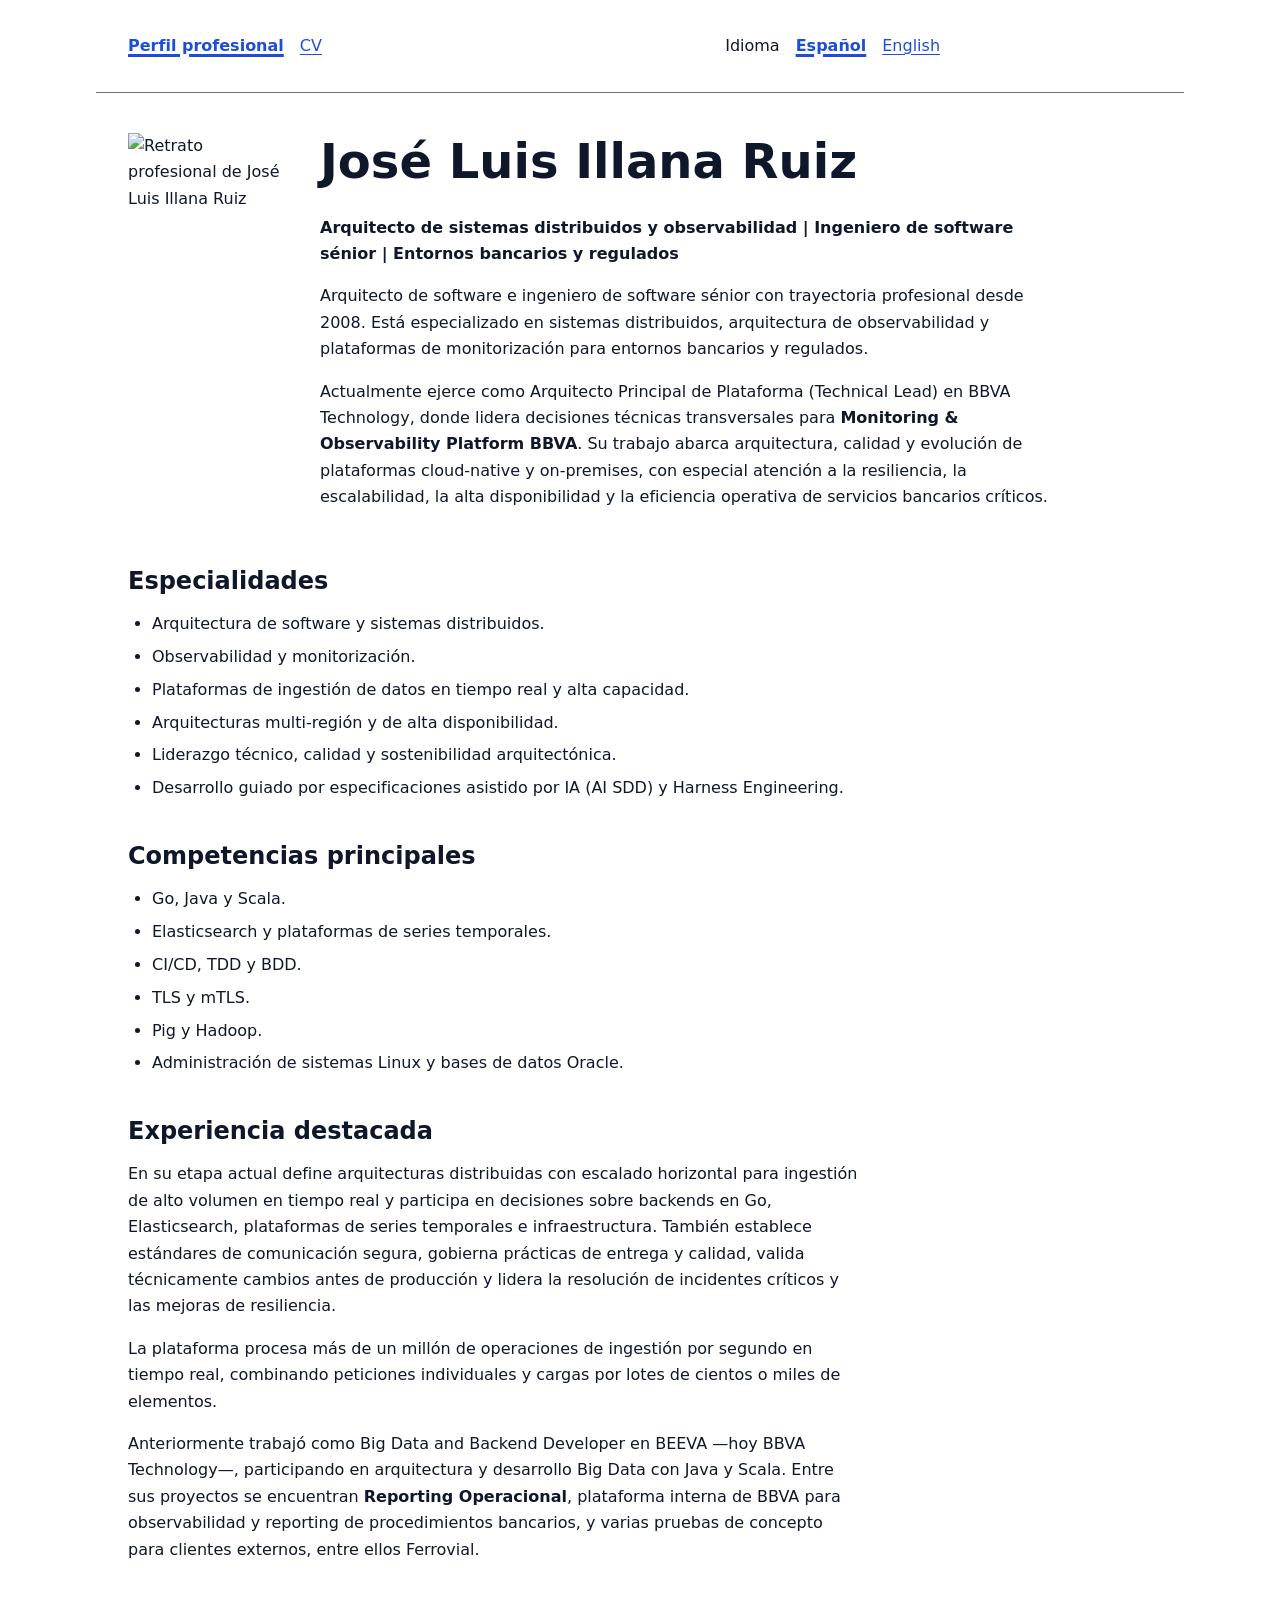
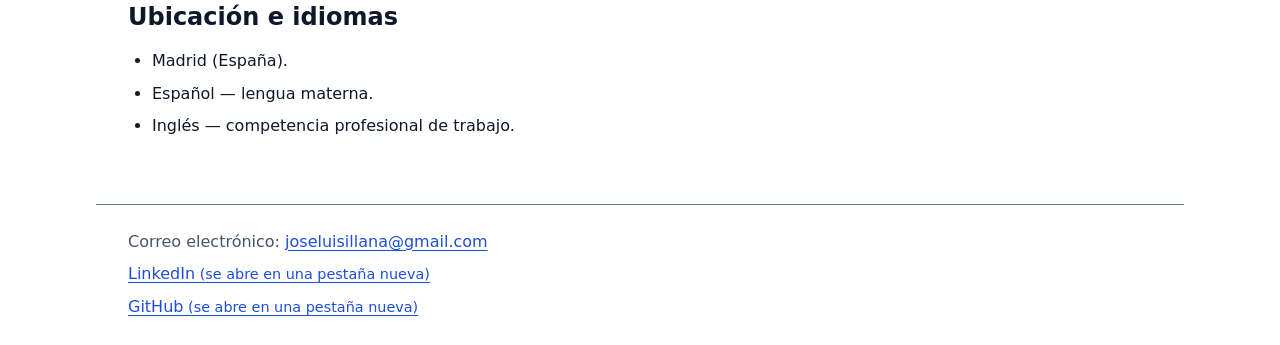
==== public/jose-luis-illana-portfolio/es/index.html @ f8ae4405 "feat: stage approved static portal export" ====
<!DOCTYPE html><html lang="es" data-base="/jose-luis-illana-portfolio"><head><meta charset="utf-8"><meta name="viewport" content="width=device-width, initial-scale=1"><title>José Luis Illana Ruiz — Perfil profesional</title><meta name="description" content="Arquitecto de software e ingeniero de software sénior con trayectoria profesional desde 2008. Está especializado en sistemas distribuidos, arquitectura de observabilidad y plataformas de monitorización para entornos bancarios y regulados."><link rel="canonical" href="https://joseluisillana.github.io/jose-luis-illana-portfolio/es/"><link rel="alternate" hreflang="es" href="https://joseluisillana.github.io/jose-luis-illana-portfolio/es/"><link rel="alternate" hreflang="en" href="https://joseluisillana.github.io/jose-luis-illana-portfolio/en/"><meta property="og:type" content="website"><meta property="og:title" content="José Luis Illana Ruiz — Perfil profesional"><meta property="og:description" content="Arquitecto de software e ingeniero de software sénior con trayectoria profesional desde 2008. Está especializado en sistemas distribuidos, arquitectura de observabilidad y plataformas de monitorización para entornos bancarios y regulados."><meta property="og:url" content="https://joseluisillana.github.io/jose-luis-illana-portfolio/es/"><meta property="og:locale" content="es_ES"><meta property="og:image" content="https://joseluisillana.github.io/jose-luis-illana-portfolio/assets/jose-luis-illana-portrait.jpg"><meta property="og:image:alt" content="Retrato profesional de José Luis Illana Ruiz"><meta property="og:image:width" content="399"><meta property="og:image:height" content="400"><meta name="twitter:card" content="summary"><meta name="twitter:title" content="José Luis Illana Ruiz — Perfil profesional"><meta name="twitter:description" content="Arquitecto de software e ingeniero de software sénior con trayectoria profesional desde 2008. Está especializado en sistemas distribuidos, arquitectura de observabilidad y plataformas de monitorización para entornos bancarios y regulados."><meta name="twitter:image" content="https://joseluisillana.github.io/jose-luis-illana-portfolio/assets/jose-luis-illana-portrait.jpg"><meta name="twitter:image:alt" content="Retrato profesional de José Luis Illana Ruiz"><script>
      document.documentElement.classList.add('js');
      try {
        const value = localStorage.getItem('jose-luis-illana-portfolio:appearance:v1');
        if (value === 'light' || value === 'dark') document.documentElement.dataset.appearance = value;
      } catch { /* CSS system default remains usable. */ }
    </script><style>:root{color-scheme:light;--bg:#fff;--surface:#f8fafc;--text:#0f172a;--secondary:#475569;--accent:#1d4ed8;--border:#64748b;--focus:#1d4ed8}@media (prefers-color-scheme:dark){:root:not([data-appearance=light]){color-scheme:dark;--bg:#0f172a;--surface:#1e293b;--text:#f8fafc;--secondary:#cbd5e1;--accent:#93c5fd;--border:#94a3b8;--focus:#fbbf24}}:root[data-appearance=dark]{color-scheme:dark;--bg:#0f172a;--surface:#1e293b;--text:#f8fafc;--secondary:#cbd5e1;--accent:#93c5fd;--border:#94a3b8;--focus:#fbbf24}*{box-sizing:border-box}[hidden]{display:none!important}.js .appearance[hidden]{visibility:hidden;display:flex!important}html{background:var(--bg);color:var(--text)}body{overflow-wrap:break-word;margin:0;font:1rem/1.65 system-ui,-apple-system,BlinkMacSystemFont,Segoe UI,sans-serif}.skip{background:var(--bg);z-index:1;padding:.75rem;position:absolute;top:0;left:1rem;transform:translateY(-150%)}.skip:focus{transform:none}.shell{width:100%;max-width:68rem;margin-inline:auto;padding-inline:clamp(1rem,3vw,2rem)}header{border-bottom:1px solid var(--border);flex-wrap:wrap;justify-content:space-between;align-items:center;gap:1rem 2rem;padding-block:1.5rem;display:flex}nav,.controls,.language{flex-wrap:wrap;align-items:center;gap:.5rem 1rem;display:flex}nav a,.language a{align-items:center;min-height:44px;display:inline-flex}a{color:var(--accent);text-underline-offset:.2em;overflow-wrap:anywhere;text-decoration:underline}a[aria-current]{font-weight:700;text-decoration-thickness:3px}:focus-visible,[data-topic]:focus{outline:3px solid var(--focus);outline-offset:3px}.appearance{align-items:center;gap:.5rem;display:flex}select{font:inherit;color:var(--text);background:var(--surface);border:1px solid var(--border);max-width:100%;min-height:44px;padding:.4rem .5rem}main{padding-block:2.5rem 3rem}.introduction,.reading,.download{max-width:72ch}.with-portrait{flex-direction:column;gap:1.5rem;max-width:none;display:flex}.with-portrait>div{min-width:0;max-width:72ch}.with-portrait img{align-self:flex-start;width:10rem;height:auto}h1,h2,h3,h4{line-height:1.2}h1{margin:0 0 1.5rem;font-size:clamp(2rem,5vw,3rem)}h2{margin:2.5rem 0 1rem;font-size:1.5rem}h3{margin:2rem 0 1rem;font-size:1.2rem}h4{margin:1.5rem 0 1rem;font-size:1.05rem}p,ul{margin-block:0 1rem}li+li{margin-top:.4rem}ul{padding-inline-start:1.5rem}.download{margin-block:1.5rem}.download a{border:1px solid var(--border);background:var(--surface);align-items:center;min-height:44px;padding:.5rem .8rem;display:inline-flex}footer{border-top:1px solid var(--border);color:var(--secondary);padding-block:1.5rem}footer ul{margin:0;padding:0;list-style:none}.external-notice{font-size:.9em}@media (width>=48rem){.with-portrait{flex-direction:row;align-items:flex-start;gap:2rem}}@media print{header,.download{display:none}:root{--bg:#fff;--text:#000;--accent:#000}.shell{max-width:none}}
</style></head><body><a class="skip" href="#main">Saltar al contenido</a><header class="shell"><nav aria-label="Perfil profesional / CV"><a href="/jose-luis-illana-portfolio/es/" aria-current="page">Perfil profesional</a><a href="/jose-luis-illana-portfolio/es/cv/">CV</a></nav><div class="controls"><div role="group" aria-labelledby="language-label" class="language"><span id="language-label">Idioma</span><a href="/jose-luis-illana-portfolio/es/" lang="es" hreflang="es" data-language="es" aria-current="true">Español</a><a href="/jose-luis-illana-portfolio/en/" lang="en" hreflang="en" data-language="en">English</a></div><label class="appearance" hidden>Apariencia<select id="appearance"><option value="system">Sistema</option><option value="light">Claro</option><option value="dark">Oscuro</option></select></label></div></header><main id="main" class="shell" tabindex="-1"><div class="introduction with-portrait"><img src="/jose-luis-illana-portfolio/assets/jose-luis-illana-portrait.jpg" width="399" height="400" alt="Retrato profesional de José Luis Illana Ruiz" fetchpriority="high"><div><h1 id="profile-introduction" tabindex="-1" data-topic="">José Luis Illana Ruiz</h1>
<p><strong>Arquitecto de sistemas distribuidos y observabilidad | Ingeniero de software sénior | Entornos bancarios y regulados</strong></p>
<p>Arquitecto de software e ingeniero de software sénior con trayectoria profesional desde 2008. Está especializado en sistemas distribuidos, arquitectura de observabilidad y plataformas de monitorización para entornos bancarios y regulados.</p>
<p>Actualmente ejerce como Arquitecto Principal de Plataforma (Technical Lead) en BBVA Technology, donde lidera decisiones técnicas transversales para <strong>Monitoring &#x26; Observability Platform BBVA</strong>. Su trabajo abarca arquitectura, calidad y evolución de plataformas cloud-native y on-premises, con especial atención a la resiliencia, la escalabilidad, la alta disponibilidad y la eficiencia operativa de servicios bancarios críticos.</p>
</div></div><div class="reading"><h2 id="profile-specialties" tabindex="-1" data-topic="">Especialidades</h2>
<ul>
<li>Arquitectura de software y sistemas distribuidos.</li>
<li>Observabilidad y monitorización.</li>
<li>Plataformas de ingestión de datos en tiempo real y alta capacidad.</li>
<li>Arquitecturas multi-región y de alta disponibilidad.</li>
<li>Liderazgo técnico, calidad y sostenibilidad arquitectónica.</li>
<li>Desarrollo guiado por especificaciones asistido por IA (AI SDD) y Harness Engineering.</li>
</ul>
<h2 id="profile-competencies" tabindex="-1" data-topic="">Competencias principales</h2>
<ul>
<li>Go, Java y Scala.</li>
<li>Elasticsearch y plataformas de series temporales.</li>
<li>CI/CD, TDD y BDD.</li>
<li>TLS y mTLS.</li>
<li>Pig y Hadoop.</li>
<li>Administración de sistemas Linux y bases de datos Oracle.</li>
</ul>
<h2 id="profile-experience" tabindex="-1" data-topic="">Experiencia destacada</h2>
<p>En su etapa actual define arquitecturas distribuidas con escalado horizontal para ingestión de alto volumen en tiempo real y participa en decisiones sobre backends en Go, Elasticsearch, plataformas de series temporales e infraestructura. También establece estándares de comunicación segura, gobierna prácticas de entrega y calidad, valida técnicamente cambios antes de producción y lidera la resolución de incidentes críticos y las mejoras de resiliencia.</p>
<p>La plataforma procesa más de un millón de operaciones de ingestión por segundo en tiempo real, combinando peticiones individuales y cargas por lotes de cientos o miles de elementos.</p>
<p>Anteriormente trabajó como Big Data and Backend Developer en BEEVA —hoy BBVA Technology—, participando en arquitectura y desarrollo Big Data con Java y Scala. Entre sus proyectos se encuentran <strong>Reporting Operacional</strong>, plataforma interna de BBVA para observabilidad y reporting de procedimientos bancarios, y varias pruebas de concepto para clientes externos, entre ellos Ferrovial.</p>
<h2 id="profile-location-languages" tabindex="-1" data-topic="">Ubicación e idiomas</h2>
<ul>
<li>Madrid (España).</li>
<li>Español — lengua materna.</li>
<li>Inglés — competencia profesional de trabajo.</li>
</ul></div></main><footer class="shell"><ul><li>Correo electrónico: <a href="mailto:joseluisillana@gmail.com">joseluisillana@gmail.com</a></li><li><a href="https://www.linkedin.com/in/jose-luis-illana-ruiz-9446831b" target="_blank" rel="noopener">LinkedIn<span class="external-notice"> (se abre en una pestaña nueva)</span></a></li><li><a href="https://github.com/joseluisillana" target="_blank" rel="noopener">GitHub<span class="external-notice"> (se abre en una pestaña nueva)</span></a></li></ul></footer><script type="module" src="/jose-luis-illana-portfolio/_astro/Portal.astro_astro_type_script_index_0_lang.DXsIBRW6.js"></script></body></html>
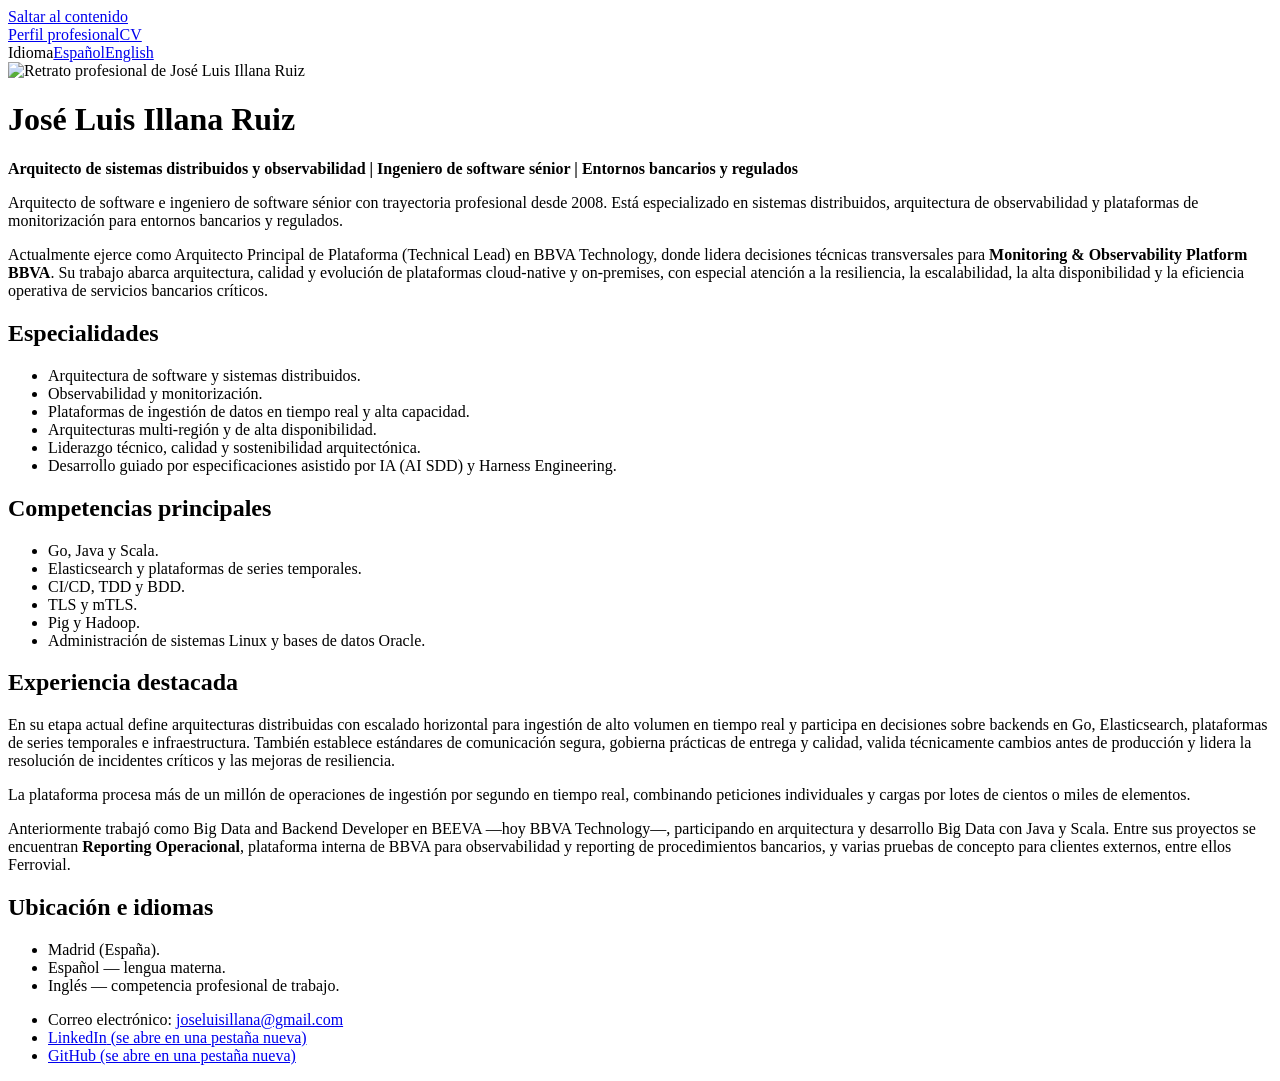
==== commit 9d74db33: "chore: publish v2.0.0" ====
--- a/public/jose-luis-illana-portfolio/es/index.html
+++ b/public/jose-luis-illana-portfolio/es/index.html
@@ -4,8 +4,7 @@
         const value = localStorage.getItem('jose-luis-illana-portfolio:appearance:v1');
         if (value === 'light' || value === 'dark') document.documentElement.dataset.appearance = value;
       } catch { /* CSS system default remains usable. */ }
-    </script><style>:root{color-scheme:light;--bg:#fff;--surface:#f8fafc;--text:#0f172a;--secondary:#475569;--accent:#1d4ed8;--border:#64748b;--focus:#1d4ed8}@media (prefers-color-scheme:dark){:root:not([data-appearance=light]){color-scheme:dark;--bg:#0f172a;--surface:#1e293b;--text:#f8fafc;--secondary:#cbd5e1;--accent:#93c5fd;--border:#94a3b8;--focus:#fbbf24}}:root[data-appearance=dark]{color-scheme:dark;--bg:#0f172a;--surface:#1e293b;--text:#f8fafc;--secondary:#cbd5e1;--accent:#93c5fd;--border:#94a3b8;--focus:#fbbf24}*{box-sizing:border-box}[hidden]{display:none!important}.js .appearance[hidden]{visibility:hidden;display:flex!important}html{background:var(--bg);color:var(--text)}body{overflow-wrap:break-word;margin:0;font:1rem/1.65 system-ui,-apple-system,BlinkMacSystemFont,Segoe UI,sans-serif}.skip{background:var(--bg);z-index:1;padding:.75rem;position:absolute;top:0;left:1rem;transform:translateY(-150%)}.skip:focus{transform:none}.shell{width:100%;max-width:68rem;margin-inline:auto;padding-inline:clamp(1rem,3vw,2rem)}header{border-bottom:1px solid var(--border);flex-wrap:wrap;justify-content:space-between;align-items:center;gap:1rem 2rem;padding-block:1.5rem;display:flex}nav,.controls,.language{flex-wrap:wrap;align-items:center;gap:.5rem 1rem;display:flex}nav a,.language a{align-items:center;min-height:44px;display:inline-flex}a{color:var(--accent);text-underline-offset:.2em;overflow-wrap:anywhere;text-decoration:underline}a[aria-current]{font-weight:700;text-decoration-thickness:3px}:focus-visible,[data-topic]:focus{outline:3px solid var(--focus);outline-offset:3px}.appearance{align-items:center;gap:.5rem;display:flex}select{font:inherit;color:var(--text);background:var(--surface);border:1px solid var(--border);max-width:100%;min-height:44px;padding:.4rem .5rem}main{padding-block:2.5rem 3rem}.introduction,.reading,.download{max-width:72ch}.with-portrait{flex-direction:column;gap:1.5rem;max-width:none;display:flex}.with-portrait>div{min-width:0;max-width:72ch}.with-portrait img{align-self:flex-start;width:10rem;height:auto}h1,h2,h3,h4{line-height:1.2}h1{margin:0 0 1.5rem;font-size:clamp(2rem,5vw,3rem)}h2{margin:2.5rem 0 1rem;font-size:1.5rem}h3{margin:2rem 0 1rem;font-size:1.2rem}h4{margin:1.5rem 0 1rem;font-size:1.05rem}p,ul{margin-block:0 1rem}li+li{margin-top:.4rem}ul{padding-inline-start:1.5rem}.download{margin-block:1.5rem}.download a{border:1px solid var(--border);background:var(--surface);align-items:center;min-height:44px;padding:.5rem .8rem;display:inline-flex}footer{border-top:1px solid var(--border);color:var(--secondary);padding-block:1.5rem}footer ul{margin:0;padding:0;list-style:none}.external-notice{font-size:.9em}@media (width>=48rem){.with-portrait{flex-direction:row;align-items:flex-start;gap:2rem}}@media print{header,.download{display:none}:root{--bg:#fff;--text:#000;--accent:#000}.shell{max-width:none}}
-</style></head><body><a class="skip" href="#main">Saltar al contenido</a><header class="shell"><nav aria-label="Perfil profesional / CV"><a href="/jose-luis-illana-portfolio/es/" aria-current="page">Perfil profesional</a><a href="/jose-luis-illana-portfolio/es/cv/">CV</a></nav><div class="controls"><div role="group" aria-labelledby="language-label" class="language"><span id="language-label">Idioma</span><a href="/jose-luis-illana-portfolio/es/" lang="es" hreflang="es" data-language="es" aria-current="true">Español</a><a href="/jose-luis-illana-portfolio/en/" lang="en" hreflang="en" data-language="en">English</a></div><label class="appearance" hidden>Apariencia<select id="appearance"><option value="system">Sistema</option><option value="light">Claro</option><option value="dark">Oscuro</option></select></label></div></header><main id="main" class="shell" tabindex="-1"><div class="introduction with-portrait"><img src="/jose-luis-illana-portfolio/assets/jose-luis-illana-portrait.jpg" width="399" height="400" alt="Retrato profesional de José Luis Illana Ruiz" fetchpriority="high"><div><h1 id="profile-introduction" tabindex="-1" data-topic="">José Luis Illana Ruiz</h1>
+    </script><link rel="stylesheet" href="/jose-luis-illana-portfolio/_astro/Portal.B_XxnSMz.css"></head><body><a class="skip" href="#main">Saltar al contenido</a><header class="shell"><nav aria-label="Perfil profesional / CV"><a href="/jose-luis-illana-portfolio/es/" aria-current="page">Perfil profesional</a><a href="/jose-luis-illana-portfolio/es/cv/">CV</a></nav><div class="controls"><div role="group" aria-labelledby="language-label" class="language"><span id="language-label">Idioma</span><a href="/jose-luis-illana-portfolio/es/" lang="es" hreflang="es" data-language="es" aria-current="true">Español</a><a href="/jose-luis-illana-portfolio/en/" lang="en" hreflang="en" data-language="en">English</a></div><label class="appearance" hidden>Apariencia<select id="appearance"><option value="system">Sistema</option><option value="light">Claro</option><option value="dark">Oscuro</option></select></label></div></header><main id="main" class="shell" tabindex="-1"><div class="introduction with-portrait"><img src="/jose-luis-illana-portfolio/assets/jose-luis-illana-portrait.jpg" width="399" height="400" alt="Retrato profesional de José Luis Illana Ruiz" fetchpriority="high"><div><h1 id="profile-introduction" tabindex="-1" data-topic="">José Luis Illana Ruiz</h1>
 <p><strong>Arquitecto de sistemas distribuidos y observabilidad | Ingeniero de software sénior | Entornos bancarios y regulados</strong></p>
 <p>Arquitecto de software e ingeniero de software sénior con trayectoria profesional desde 2008. Está especializado en sistemas distribuidos, arquitectura de observabilidad y plataformas de monitorización para entornos bancarios y regulados.</p>
 <p>Actualmente ejerce como Arquitecto Principal de Plataforma (Technical Lead) en BBVA Technology, donde lidera decisiones técnicas transversales para <strong>Monitoring &#x26; Observability Platform BBVA</strong>. Su trabajo abarca arquitectura, calidad y evolución de plataformas cloud-native y on-premises, con especial atención a la resiliencia, la escalabilidad, la alta disponibilidad y la eficiencia operativa de servicios bancarios críticos.</p>
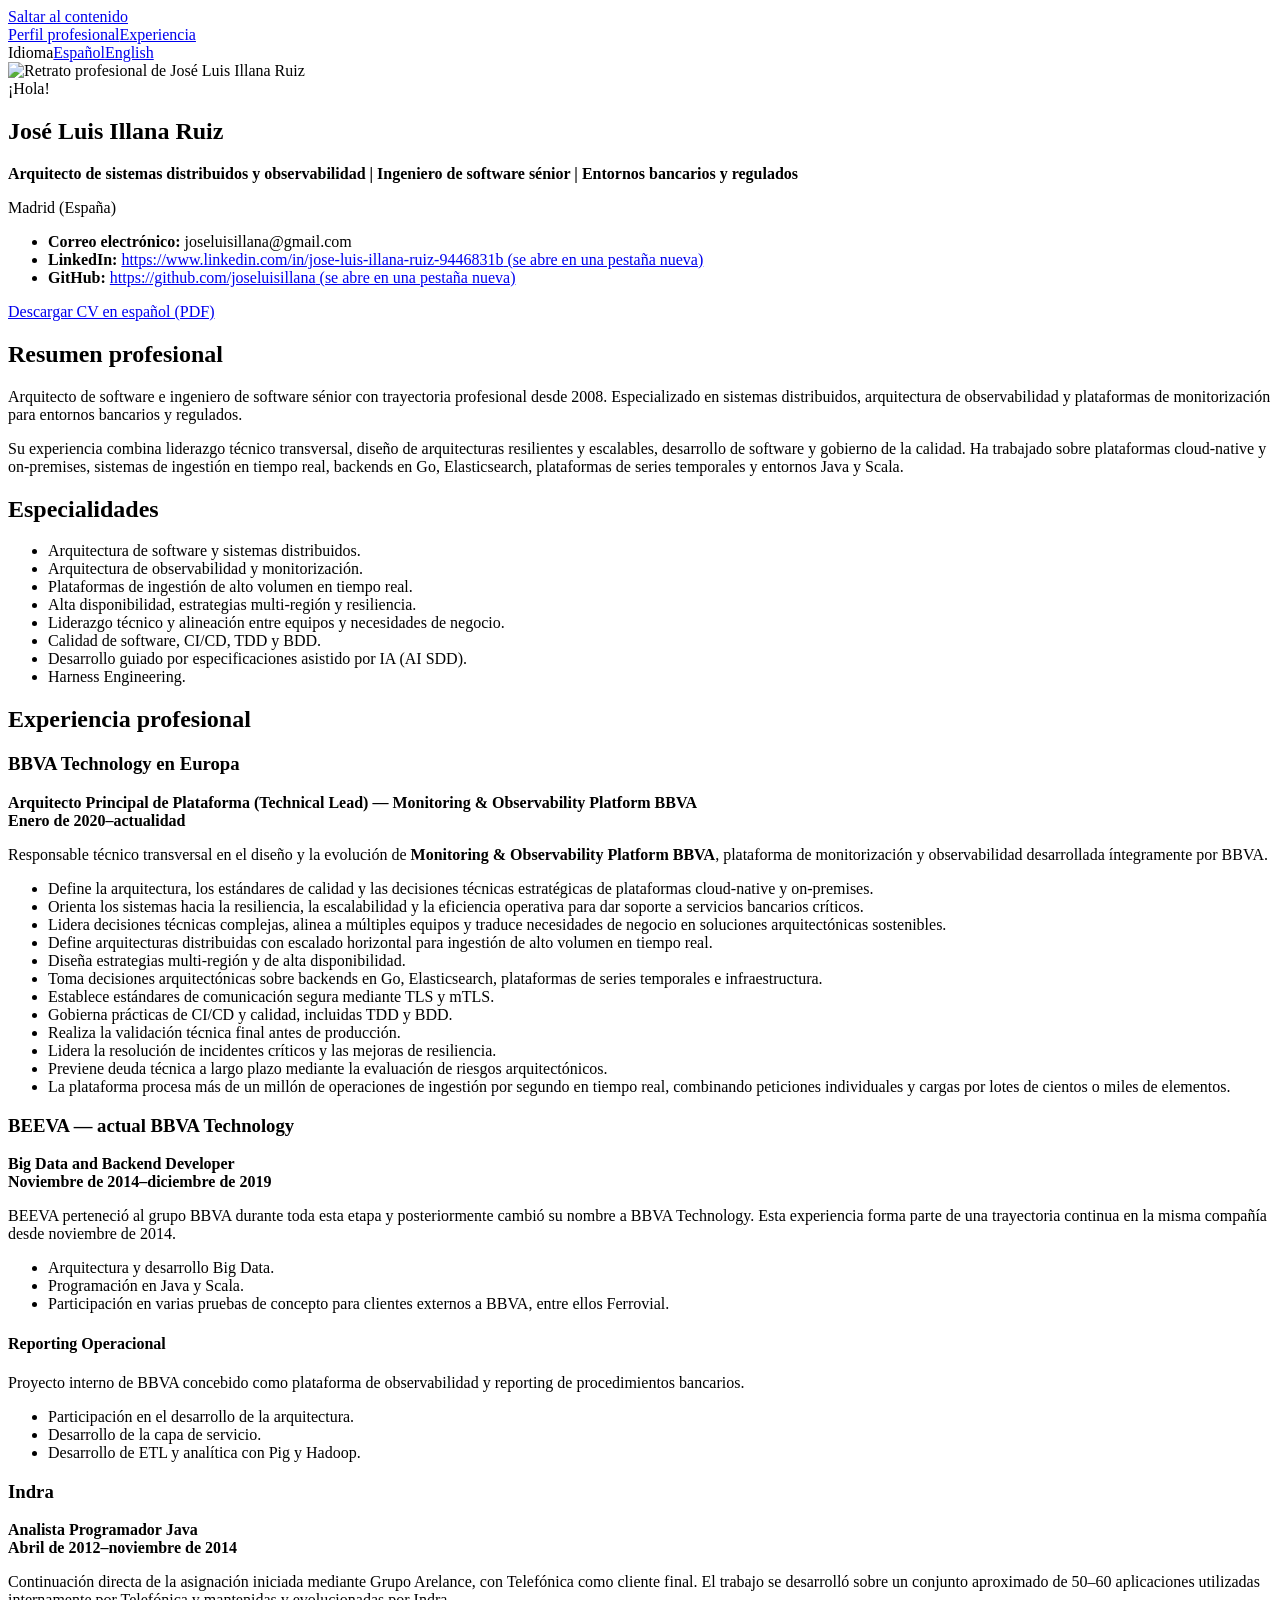
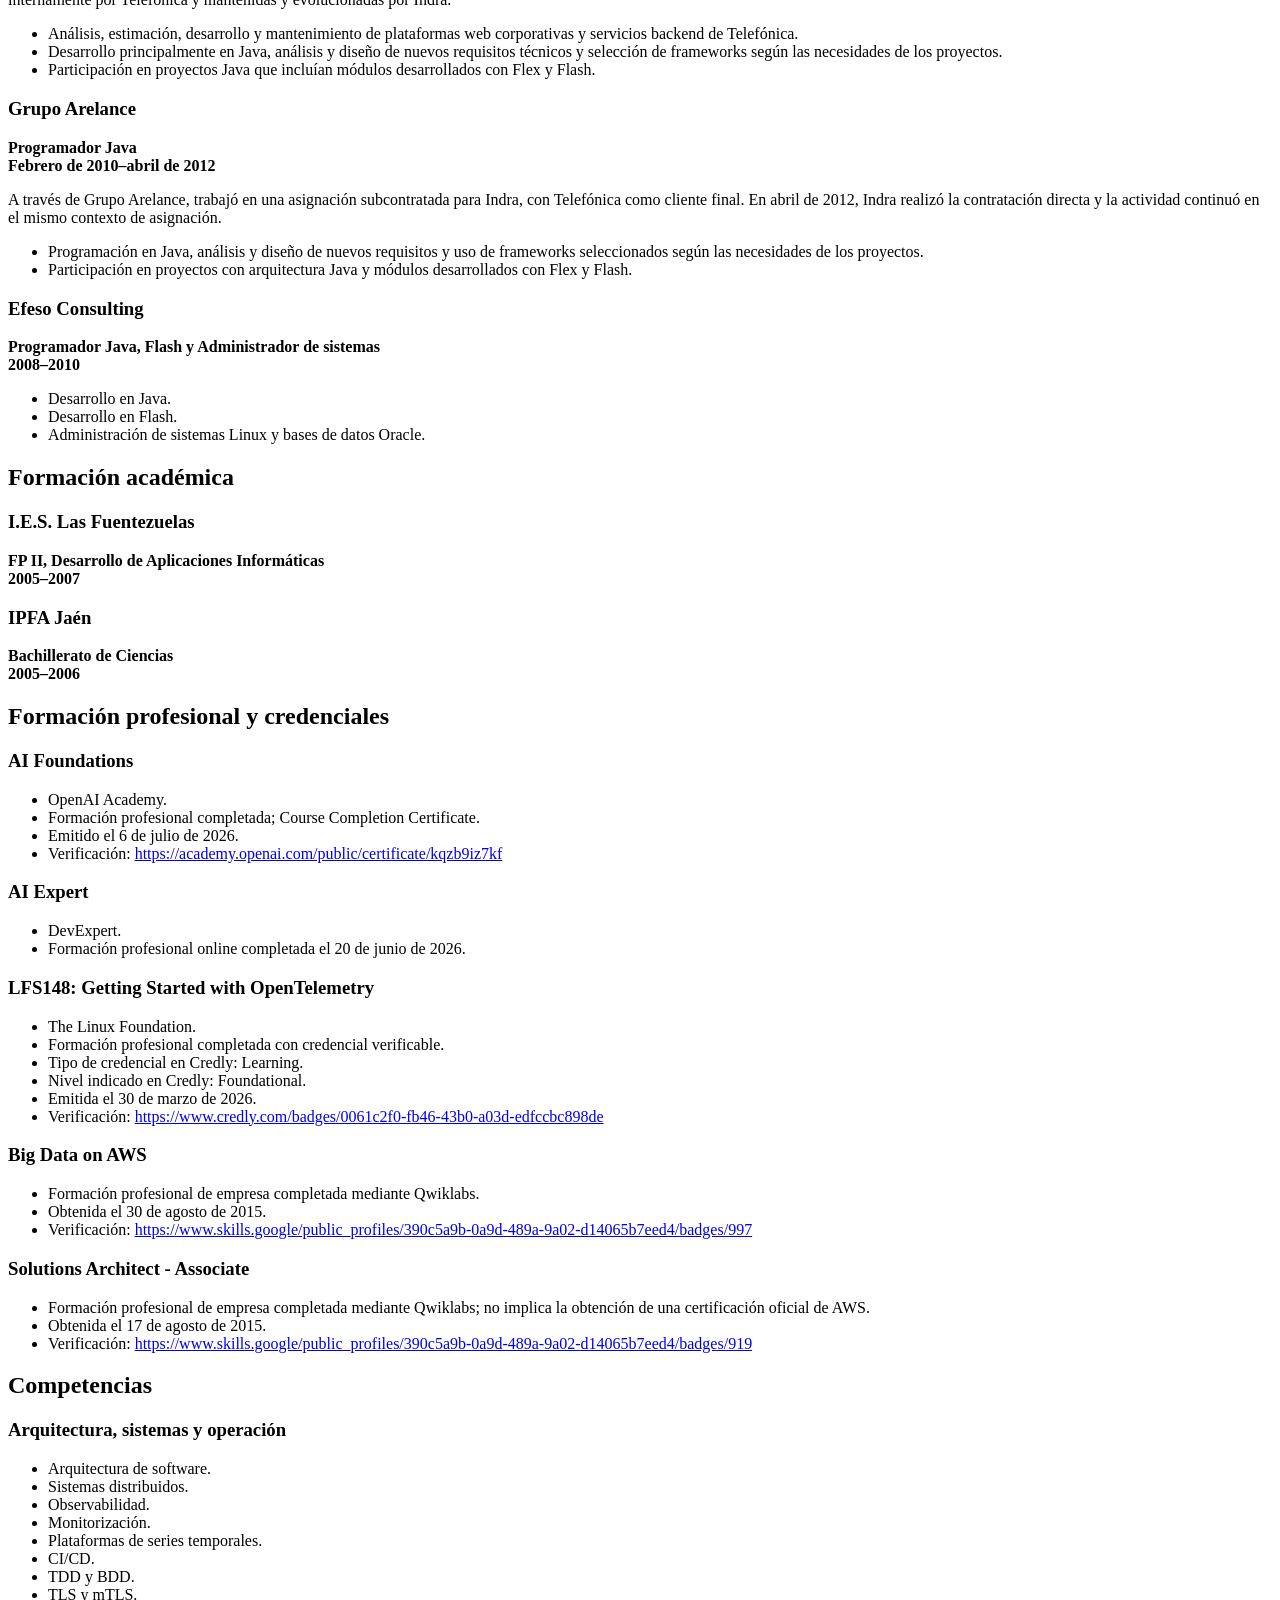
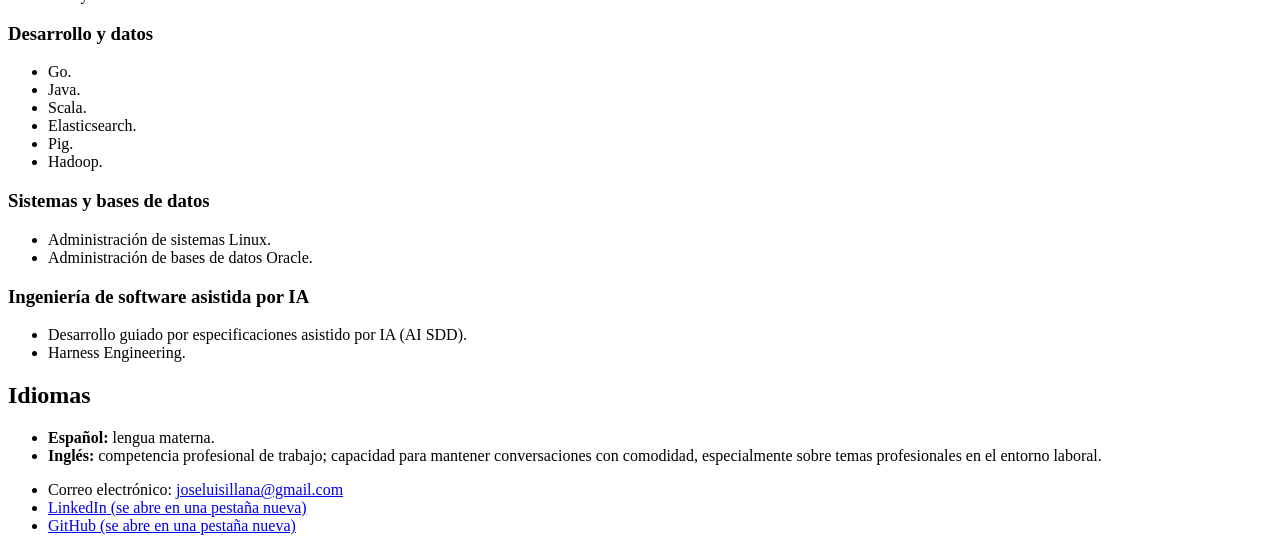
==== commit 05ea3e36: "release: stage portal v3.0.0" ====
--- a/public/jose-luis-illana-portfolio/es/index.html
+++ b/public/jose-luis-illana-portfolio/es/index.html
@@ -1,38 +1,165 @@
-<!DOCTYPE html><html lang="es" data-base="/jose-luis-illana-portfolio"><head><meta charset="utf-8"><meta name="viewport" content="width=device-width, initial-scale=1"><title>José Luis Illana Ruiz — Perfil profesional</title><meta name="description" content="Arquitecto de software e ingeniero de software sénior con trayectoria profesional desde 2008. Está especializado en sistemas distribuidos, arquitectura de observabilidad y plataformas de monitorización para entornos bancarios y regulados."><link rel="canonical" href="https://joseluisillana.github.io/jose-luis-illana-portfolio/es/"><link rel="alternate" hreflang="es" href="https://joseluisillana.github.io/jose-luis-illana-portfolio/es/"><link rel="alternate" hreflang="en" href="https://joseluisillana.github.io/jose-luis-illana-portfolio/en/"><meta property="og:type" content="website"><meta property="og:title" content="José Luis Illana Ruiz — Perfil profesional"><meta property="og:description" content="Arquitecto de software e ingeniero de software sénior con trayectoria profesional desde 2008. Está especializado en sistemas distribuidos, arquitectura de observabilidad y plataformas de monitorización para entornos bancarios y regulados."><meta property="og:url" content="https://joseluisillana.github.io/jose-luis-illana-portfolio/es/"><meta property="og:locale" content="es_ES"><meta property="og:image" content="https://joseluisillana.github.io/jose-luis-illana-portfolio/assets/jose-luis-illana-portrait.jpg"><meta property="og:image:alt" content="Retrato profesional de José Luis Illana Ruiz"><meta property="og:image:width" content="399"><meta property="og:image:height" content="400"><meta name="twitter:card" content="summary"><meta name="twitter:title" content="José Luis Illana Ruiz — Perfil profesional"><meta name="twitter:description" content="Arquitecto de software e ingeniero de software sénior con trayectoria profesional desde 2008. Está especializado en sistemas distribuidos, arquitectura de observabilidad y plataformas de monitorización para entornos bancarios y regulados."><meta name="twitter:image" content="https://joseluisillana.github.io/jose-luis-illana-portfolio/assets/jose-luis-illana-portrait.jpg"><meta name="twitter:image:alt" content="Retrato profesional de José Luis Illana Ruiz"><script>
+<!DOCTYPE html><html lang="es" data-base="/jose-luis-illana-portfolio"><head><meta charset="utf-8"><meta name="viewport" content="width=device-width, initial-scale=1"><title>José Luis Illana Ruiz — Perfil profesional</title><meta name="description" content="Arquitecto de software e ingeniero de software sénior con trayectoria profesional desde 2008. Especializado en sistemas distribuidos, arquitectura de observabilidad y plataformas de monitorización para entornos bancarios y regulados."><link rel="canonical" href="https://joseluisillana.github.io/jose-luis-illana-portfolio/es/"><link rel="alternate" hreflang="es" href="https://joseluisillana.github.io/jose-luis-illana-portfolio/es/"><link rel="alternate" hreflang="en" href="https://joseluisillana.github.io/jose-luis-illana-portfolio/en/"><meta property="og:type" content="website"><meta property="og:title" content="José Luis Illana Ruiz — Perfil profesional"><meta property="og:description" content="Arquitecto de software e ingeniero de software sénior con trayectoria profesional desde 2008. Especializado en sistemas distribuidos, arquitectura de observabilidad y plataformas de monitorización para entornos bancarios y regulados."><meta property="og:url" content="https://joseluisillana.github.io/jose-luis-illana-portfolio/es/"><meta property="og:locale" content="es_ES"><meta property="og:image" content="https://joseluisillana.github.io/jose-luis-illana-portfolio/assets/jose-luis-illana-portrait.jpg"><meta property="og:image:alt" content="Retrato profesional de José Luis Illana Ruiz"><meta property="og:image:width" content="399"><meta property="og:image:height" content="400"><meta name="twitter:card" content="summary"><meta name="twitter:title" content="José Luis Illana Ruiz — Perfil profesional"><meta name="twitter:description" content="Arquitecto de software e ingeniero de software sénior con trayectoria profesional desde 2008. Especializado en sistemas distribuidos, arquitectura de observabilidad y plataformas de monitorización para entornos bancarios y regulados."><meta name="twitter:image" content="https://joseluisillana.github.io/jose-luis-illana-portfolio/assets/jose-luis-illana-portrait.jpg"><meta name="twitter:image:alt" content="Retrato profesional de José Luis Illana Ruiz"><script>
       document.documentElement.classList.add('js');
       try {
         const value = localStorage.getItem('jose-luis-illana-portfolio:appearance:v1');
         if (value === 'light' || value === 'dark') document.documentElement.dataset.appearance = value;
       } catch { /* CSS system default remains usable. */ }
-    </script><link rel="stylesheet" href="/jose-luis-illana-portfolio/_astro/Portal.B_XxnSMz.css"></head><body><a class="skip" href="#main">Saltar al contenido</a><header class="shell"><nav aria-label="Perfil profesional / CV"><a href="/jose-luis-illana-portfolio/es/" aria-current="page">Perfil profesional</a><a href="/jose-luis-illana-portfolio/es/cv/">CV</a></nav><div class="controls"><div role="group" aria-labelledby="language-label" class="language"><span id="language-label">Idioma</span><a href="/jose-luis-illana-portfolio/es/" lang="es" hreflang="es" data-language="es" aria-current="true">Español</a><a href="/jose-luis-illana-portfolio/en/" lang="en" hreflang="en" data-language="en">English</a></div><label class="appearance" hidden>Apariencia<select id="appearance"><option value="system">Sistema</option><option value="light">Claro</option><option value="dark">Oscuro</option></select></label></div></header><main id="main" class="shell" tabindex="-1"><div class="introduction with-portrait"><img src="/jose-luis-illana-portfolio/assets/jose-luis-illana-portrait.jpg" width="399" height="400" alt="Retrato profesional de José Luis Illana Ruiz" fetchpriority="high"><div><h1 id="profile-introduction" tabindex="-1" data-topic="">José Luis Illana Ruiz</h1>
+    </script><link rel="stylesheet" href="/jose-luis-illana-portfolio/_astro/index.BOrDrVcD.css"></head><body><a class="skip" href="#main">Saltar al contenido</a><header class="shell"><nav aria-label="Navegación principal"><a href="#hero">Perfil profesional</a><a href="#cv-experience">Experiencia</a></nav><div class="controls"><div role="group" aria-labelledby="language-label" class="language"><span id="language-label">Idioma</span><a href="/jose-luis-illana-portfolio/es/" lang="es" hreflang="es" data-language="es" aria-current="true">Español</a><a href="/jose-luis-illana-portfolio/en/" lang="en" hreflang="en" data-language="en">English</a></div><label class="appearance" hidden>Apariencia<select id="appearance"><option value="system">Sistema</option><option value="light">Claro</option><option value="dark">Oscuro</option></select></label></div></header><main id="main" class="shell" tabindex="-1"><section id="hero" class="hero with-portrait" data-topic tabindex="-1"><div class="hero-header"><img src="https://joseluisillana.github.io/jose-luis-illana-portfolio/assets/jose-luis-illana-portrait.jpg" alt="Retrato profesional de José Luis Illana Ruiz" width="399" height="400"><div class="hero-content"><span class="hero-greeting">¡Hola!</span><div class="introduction"><h1 id="cv-introduction" tabindex="-1" >José Luis Illana Ruiz</h1>
 <p><strong>Arquitecto de sistemas distribuidos y observabilidad | Ingeniero de software sénior | Entornos bancarios y regulados</strong></p>
-<p>Arquitecto de software e ingeniero de software sénior con trayectoria profesional desde 2008. Está especializado en sistemas distribuidos, arquitectura de observabilidad y plataformas de monitorización para entornos bancarios y regulados.</p>
-<p>Actualmente ejerce como Arquitecto Principal de Plataforma (Technical Lead) en BBVA Technology, donde lidera decisiones técnicas transversales para <strong>Monitoring &#x26; Observability Platform BBVA</strong>. Su trabajo abarca arquitectura, calidad y evolución de plataformas cloud-native y on-premises, con especial atención a la resiliencia, la escalabilidad, la alta disponibilidad y la eficiencia operativa de servicios bancarios críticos.</p>
-</div></div><div class="reading"><h2 id="profile-specialties" tabindex="-1" data-topic="">Especialidades</h2>
+<p>Madrid (España)</p>
+<ul>
+<li><strong>Correo electrónico:</strong> joseluisillana@gmail.com</li>
+<li><strong>LinkedIn:</strong> <a href="https://www.linkedin.com/in/jose-luis-illana-ruiz-9446831b" target="_blank" rel="noopener">https://www.linkedin.com/in/jose-luis-illana-ruiz-9446831b<span class="external-notice"> (se abre en una pestaña nueva)</span></a></li>
+<li><strong>GitHub:</strong> <a href="https://github.com/joseluisillana" target="_blank" rel="noopener">https://github.com/joseluisillana<span class="external-notice"> (se abre en una pestaña nueva)</span></a></li>
+</ul>
+</div><p class="download"><a href="/jose-luis-illana-portfolio/assets/jose-luis-illana-cv-es.pdf" download>Descargar CV en español (PDF)</a></p></div></div></section><div class="reading cv-content"><h2 id="cv-summary" tabindex="-1" data-topic="">Resumen profesional</h2>
+<p>Arquitecto de software e ingeniero de software sénior con trayectoria profesional desde 2008. Especializado en sistemas distribuidos, arquitectura de observabilidad y plataformas de monitorización para entornos bancarios y regulados.</p>
+<p>Su experiencia combina liderazgo técnico transversal, diseño de arquitecturas resilientes y escalables, desarrollo de software y gobierno de la calidad. Ha trabajado sobre plataformas cloud-native y on-premises, sistemas de ingestión en tiempo real, backends en Go, Elasticsearch, plataformas de series temporales y entornos Java y Scala.</p>
+<h2 id="cv-specialties" tabindex="-1" data-topic="">Especialidades</h2>
 <ul>
 <li>Arquitectura de software y sistemas distribuidos.</li>
-<li>Observabilidad y monitorización.</li>
-<li>Plataformas de ingestión de datos en tiempo real y alta capacidad.</li>
-<li>Arquitecturas multi-región y de alta disponibilidad.</li>
-<li>Liderazgo técnico, calidad y sostenibilidad arquitectónica.</li>
-<li>Desarrollo guiado por especificaciones asistido por IA (AI SDD) y Harness Engineering.</li>
+<li>Arquitectura de observabilidad y monitorización.</li>
+<li>Plataformas de ingestión de alto volumen en tiempo real.</li>
+<li>Alta disponibilidad, estrategias multi-región y resiliencia.</li>
+<li>Liderazgo técnico y alineación entre equipos y necesidades de negocio.</li>
+<li>Calidad de software, CI/CD, TDD y BDD.</li>
+<li>Desarrollo guiado por especificaciones asistido por IA (AI SDD).</li>
+<li>Harness Engineering.</li>
 </ul>
-<h2 id="profile-competencies" tabindex="-1" data-topic="">Competencias principales</h2>
+<h2 id="cv-experience" tabindex="-1" data-topic="">Experiencia profesional</h2>
+<h3 id="cv-experience-bbva" tabindex="-1" data-topic="">BBVA Technology en Europa</h3>
+<p><strong>Arquitecto Principal de Plataforma (Technical Lead) — Monitoring &#x26; Observability Platform BBVA</strong><br>
+<strong>Enero de 2020–actualidad</strong></p>
+<p>Responsable técnico transversal en el diseño y la evolución de <strong>Monitoring &#x26; Observability Platform BBVA</strong>, plataforma de monitorización y observabilidad desarrollada íntegramente por BBVA.</p>
 <ul>
-<li>Go, Java y Scala.</li>
-<li>Elasticsearch y plataformas de series temporales.</li>
-<li>CI/CD, TDD y BDD.</li>
-<li>TLS y mTLS.</li>
-<li>Pig y Hadoop.</li>
+<li>Define la arquitectura, los estándares de calidad y las decisiones técnicas estratégicas de plataformas cloud-native y on-premises.</li>
+<li>Orienta los sistemas hacia la resiliencia, la escalabilidad y la eficiencia operativa para dar soporte a servicios bancarios críticos.</li>
+<li>Lidera decisiones técnicas complejas, alinea a múltiples equipos y traduce necesidades de negocio en soluciones arquitectónicas sostenibles.</li>
+<li>Define arquitecturas distribuidas con escalado horizontal para ingestión de alto volumen en tiempo real.</li>
+<li>Diseña estrategias multi-región y de alta disponibilidad.</li>
+<li>Toma decisiones arquitectónicas sobre backends en Go, Elasticsearch, plataformas de series temporales e infraestructura.</li>
+<li>Establece estándares de comunicación segura mediante TLS y mTLS.</li>
+<li>Gobierna prácticas de CI/CD y calidad, incluidas TDD y BDD.</li>
+<li>Realiza la validación técnica final antes de producción.</li>
+<li>Lidera la resolución de incidentes críticos y las mejoras de resiliencia.</li>
+<li>Previene deuda técnica a largo plazo mediante la evaluación de riesgos arquitectónicos.</li>
+<li>La plataforma procesa más de un millón de operaciones de ingestión por segundo en tiempo real, combinando peticiones individuales y cargas por lotes de cientos o miles de elementos.</li>
+</ul>
+<h3 id="cv-experience-beeva" tabindex="-1" data-topic="">BEEVA — actual BBVA Technology</h3>
+<p><strong>Big Data and Backend Developer</strong><br>
+<strong>Noviembre de 2014–diciembre de 2019</strong></p>
+<p>BEEVA perteneció al grupo BBVA durante toda esta etapa y posteriormente cambió su nombre a BBVA Technology. Esta experiencia forma parte de una trayectoria continua en la misma compañía desde noviembre de 2014.</p>
+<ul>
+<li>Arquitectura y desarrollo Big Data.</li>
+<li>Programación en Java y Scala.</li>
+<li>Participación en varias pruebas de concepto para clientes externos a BBVA, entre ellos Ferrovial.</li>
+</ul>
+<h4 id="cv-experience-beeva-reporting-operacional" tabindex="-1" data-topic="">Reporting Operacional</h4>
+<p>Proyecto interno de BBVA concebido como plataforma de observabilidad y reporting de procedimientos bancarios.</p>
+<ul>
+<li>Participación en el desarrollo de la arquitectura.</li>
+<li>Desarrollo de la capa de servicio.</li>
+<li>Desarrollo de ETL y analítica con Pig y Hadoop.</li>
+</ul>
+<h3 id="cv-experience-indra" tabindex="-1" data-topic="">Indra</h3>
+<p><strong>Analista Programador Java</strong><br>
+<strong>Abril de 2012–noviembre de 2014</strong></p>
+<p>Continuación directa de la asignación iniciada mediante Grupo Arelance, con Telefónica como cliente final. El trabajo se desarrolló sobre un conjunto aproximado de 50–60 aplicaciones utilizadas internamente por Telefónica y mantenidas y evolucionadas por Indra.</p>
+<ul>
+<li>Análisis, estimación, desarrollo y mantenimiento de plataformas web corporativas y servicios backend de Telefónica.</li>
+<li>Desarrollo principalmente en Java, análisis y diseño de nuevos requisitos técnicos y selección de frameworks según las necesidades de los proyectos.</li>
+<li>Participación en proyectos Java que incluían módulos desarrollados con Flex y Flash.</li>
+</ul>
+<h3 id="cv-experience-arelance" tabindex="-1" data-topic="">Grupo Arelance</h3>
+<p><strong>Programador Java</strong><br>
+<strong>Febrero de 2010–abril de 2012</strong></p>
+<p>A través de Grupo Arelance, trabajó en una asignación subcontratada para Indra, con Telefónica como cliente final. En abril de 2012, Indra realizó la contratación directa y la actividad continuó en el mismo contexto de asignación.</p>
+<ul>
+<li>Programación en Java, análisis y diseño de nuevos requisitos y uso de frameworks seleccionados según las necesidades de los proyectos.</li>
+<li>Participación en proyectos con arquitectura Java y módulos desarrollados con Flex y Flash.</li>
+</ul>
+<h3 id="cv-experience-efeso" tabindex="-1" data-topic="">Efeso Consulting</h3>
+<p><strong>Programador Java, Flash y Administrador de sistemas</strong><br>
+<strong>2008–2010</strong></p>
+<ul>
+<li>Desarrollo en Java.</li>
+<li>Desarrollo en Flash.</li>
 <li>Administración de sistemas Linux y bases de datos Oracle.</li>
 </ul>
-<h2 id="profile-experience" tabindex="-1" data-topic="">Experiencia destacada</h2>
-<p>En su etapa actual define arquitecturas distribuidas con escalado horizontal para ingestión de alto volumen en tiempo real y participa en decisiones sobre backends en Go, Elasticsearch, plataformas de series temporales e infraestructura. También establece estándares de comunicación segura, gobierna prácticas de entrega y calidad, valida técnicamente cambios antes de producción y lidera la resolución de incidentes críticos y las mejoras de resiliencia.</p>
-<p>La plataforma procesa más de un millón de operaciones de ingestión por segundo en tiempo real, combinando peticiones individuales y cargas por lotes de cientos o miles de elementos.</p>
-<p>Anteriormente trabajó como Big Data and Backend Developer en BEEVA —hoy BBVA Technology—, participando en arquitectura y desarrollo Big Data con Java y Scala. Entre sus proyectos se encuentran <strong>Reporting Operacional</strong>, plataforma interna de BBVA para observabilidad y reporting de procedimientos bancarios, y varias pruebas de concepto para clientes externos, entre ellos Ferrovial.</p>
-<h2 id="profile-location-languages" tabindex="-1" data-topic="">Ubicación e idiomas</h2>
+<h2 id="cv-education" tabindex="-1" data-topic="">Formación académica</h2>
+<h3 id="cv-education-las-fuentezuelas" tabindex="-1" data-topic="">I.E.S. Las Fuentezuelas</h3>
+<p><strong>FP II, Desarrollo de Aplicaciones Informáticas</strong><br>
+<strong>2005–2007</strong></p>
+<h3 id="cv-education-ipfa" tabindex="-1" data-topic="">IPFA Jaén</h3>
+<p><strong>Bachillerato de Ciencias</strong><br>
+<strong>2005–2006</strong></p>
+<h2 id="cv-training" tabindex="-1" data-topic="">Formación profesional y credenciales</h2>
+<h3 id="cv-training-ai-foundations" tabindex="-1" data-topic="">AI Foundations</h3>
 <ul>
-<li>Madrid (España).</li>
-<li>Español — lengua materna.</li>
-<li>Inglés — competencia profesional de trabajo.</li>
+<li>OpenAI Academy.</li>
+<li>Formación profesional completada; Course Completion Certificate.</li>
+<li>Emitido el 6 de julio de 2026.</li>
+<li>Verificación: <a href="https://academy.openai.com/public/certificate/kqzb9iz7kf">https://academy.openai.com/public/certificate/kqzb9iz7kf</a></li>
+</ul>
+<h3 id="cv-training-ai-expert" tabindex="-1" data-topic="">AI Expert</h3>
+<ul>
+<li>DevExpert.</li>
+<li>Formación profesional online completada el 20 de junio de 2026.</li>
+</ul>
+<h3 id="cv-training-opentelemetry" tabindex="-1" data-topic="">LFS148: Getting Started with OpenTelemetry</h3>
+<ul>
+<li>The Linux Foundation.</li>
+<li>Formación profesional completada con credencial verificable.</li>
+<li>Tipo de credencial en Credly: Learning.</li>
+<li>Nivel indicado en Credly: Foundational.</li>
+<li>Emitida el 30 de marzo de 2026.</li>
+<li>Verificación: <a href="https://www.credly.com/badges/0061c2f0-fb46-43b0-a03d-edfccbc898de">https://www.credly.com/badges/0061c2f0-fb46-43b0-a03d-edfccbc898de</a></li>
+</ul>
+<h3 id="cv-training-big-data-aws" tabindex="-1" data-topic="">Big Data on AWS</h3>
+<ul>
+<li>Formación profesional de empresa completada mediante Qwiklabs.</li>
+<li>Obtenida el 30 de agosto de 2015.</li>
+<li>Verificación: <a href="https://www.skills.google/public_profiles/390c5a9b-0a9d-489a-9a02-d14065b7eed4/badges/997">https://www.skills.google/public_profiles/390c5a9b-0a9d-489a-9a02-d14065b7eed4/badges/997</a></li>
+</ul>
+<h3 id="cv-training-solutions-architect" tabindex="-1" data-topic="">Solutions Architect - Associate</h3>
+<ul>
+<li>Formación profesional de empresa completada mediante Qwiklabs; no implica la obtención de una certificación oficial de AWS.</li>
+<li>Obtenida el 17 de agosto de 2015.</li>
+<li>Verificación: <a href="https://www.skills.google/public_profiles/390c5a9b-0a9d-489a-9a02-d14065b7eed4/badges/919">https://www.skills.google/public_profiles/390c5a9b-0a9d-489a-9a02-d14065b7eed4/badges/919</a></li>
+</ul>
+<h2 id="cv-skills" tabindex="-1" data-topic="">Competencias</h2>
+<h3 id="cv-skills-architecture" tabindex="-1" data-topic="">Arquitectura, sistemas y operación</h3>
+<ul>
+<li>Arquitectura de software.</li>
+<li>Sistemas distribuidos.</li>
+<li>Observabilidad.</li>
+<li>Monitorización.</li>
+<li>Plataformas de series temporales.</li>
+<li>CI/CD.</li>
+<li>TDD y BDD.</li>
+<li>TLS y mTLS.</li>
+</ul>
+<h3 id="cv-skills-development" tabindex="-1" data-topic="">Desarrollo y datos</h3>
+<ul>
+<li>Go.</li>
+<li>Java.</li>
+<li>Scala.</li>
+<li>Elasticsearch.</li>
+<li>Pig.</li>
+<li>Hadoop.</li>
+</ul>
+<h3 id="cv-skills-systems" tabindex="-1" data-topic="">Sistemas y bases de datos</h3>
+<ul>
+<li>Administración de sistemas Linux.</li>
+<li>Administración de bases de datos Oracle.</li>
+</ul>
+<h3 id="cv-skills-ai" tabindex="-1" data-topic="">Ingeniería de software asistida por IA</h3>
+<ul>
+<li>Desarrollo guiado por especificaciones asistido por IA (AI SDD).</li>
+<li>Harness Engineering.</li>
+</ul>
+<h2 id="cv-languages" tabindex="-1" data-topic="">Idiomas</h2>
+<ul>
+<li><strong>Español:</strong> lengua materna.</li>
+<li><strong>Inglés:</strong> competencia profesional de trabajo; capacidad para mantener conversaciones con comodidad, especialmente sobre temas profesionales en el entorno laboral.</li>
 </ul></div></main><footer class="shell"><ul><li>Correo electrónico: <a href="mailto:joseluisillana@gmail.com">joseluisillana@gmail.com</a></li><li><a href="https://www.linkedin.com/in/jose-luis-illana-ruiz-9446831b" target="_blank" rel="noopener">LinkedIn<span class="external-notice"> (se abre en una pestaña nueva)</span></a></li><li><a href="https://github.com/joseluisillana" target="_blank" rel="noopener">GitHub<span class="external-notice"> (se abre en una pestaña nueva)</span></a></li></ul></footer><script type="module" src="/jose-luis-illana-portfolio/_astro/Portal.astro_astro_type_script_index_0_lang.DXsIBRW6.js"></script></body></html>
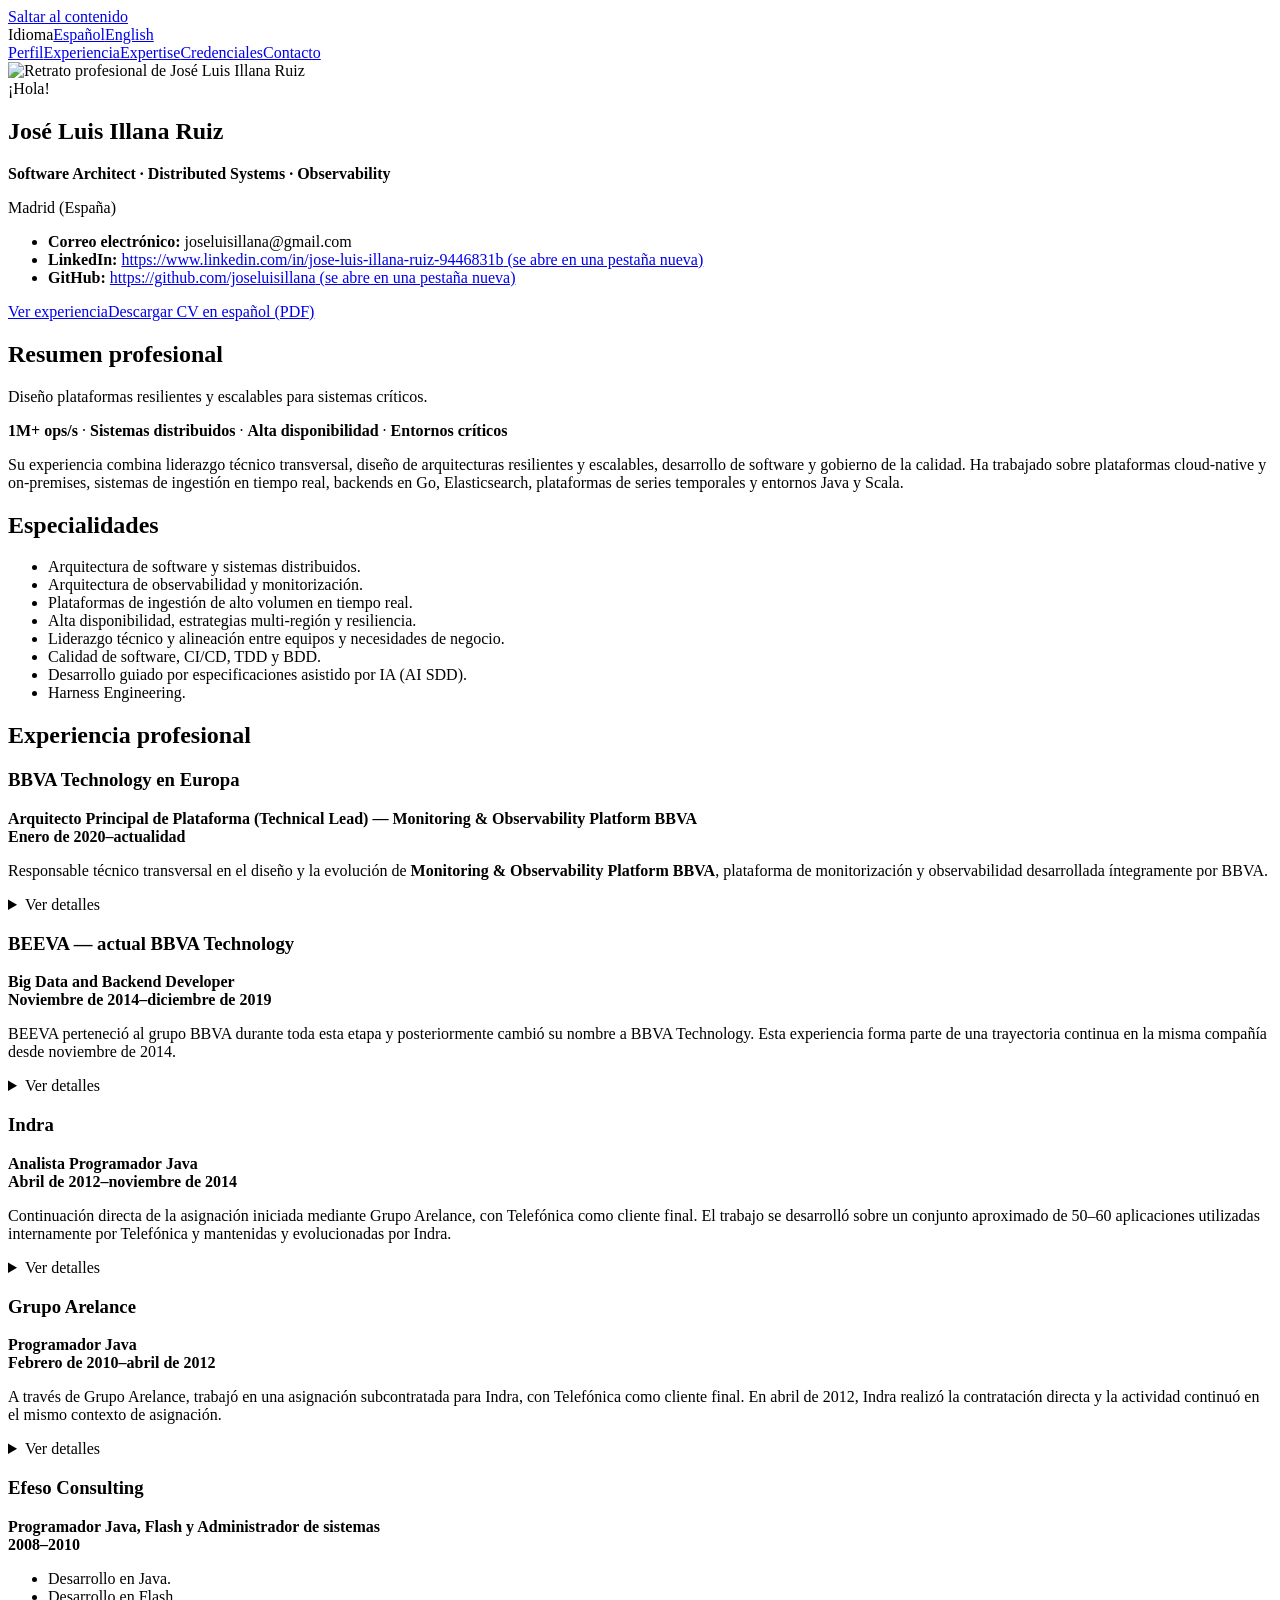
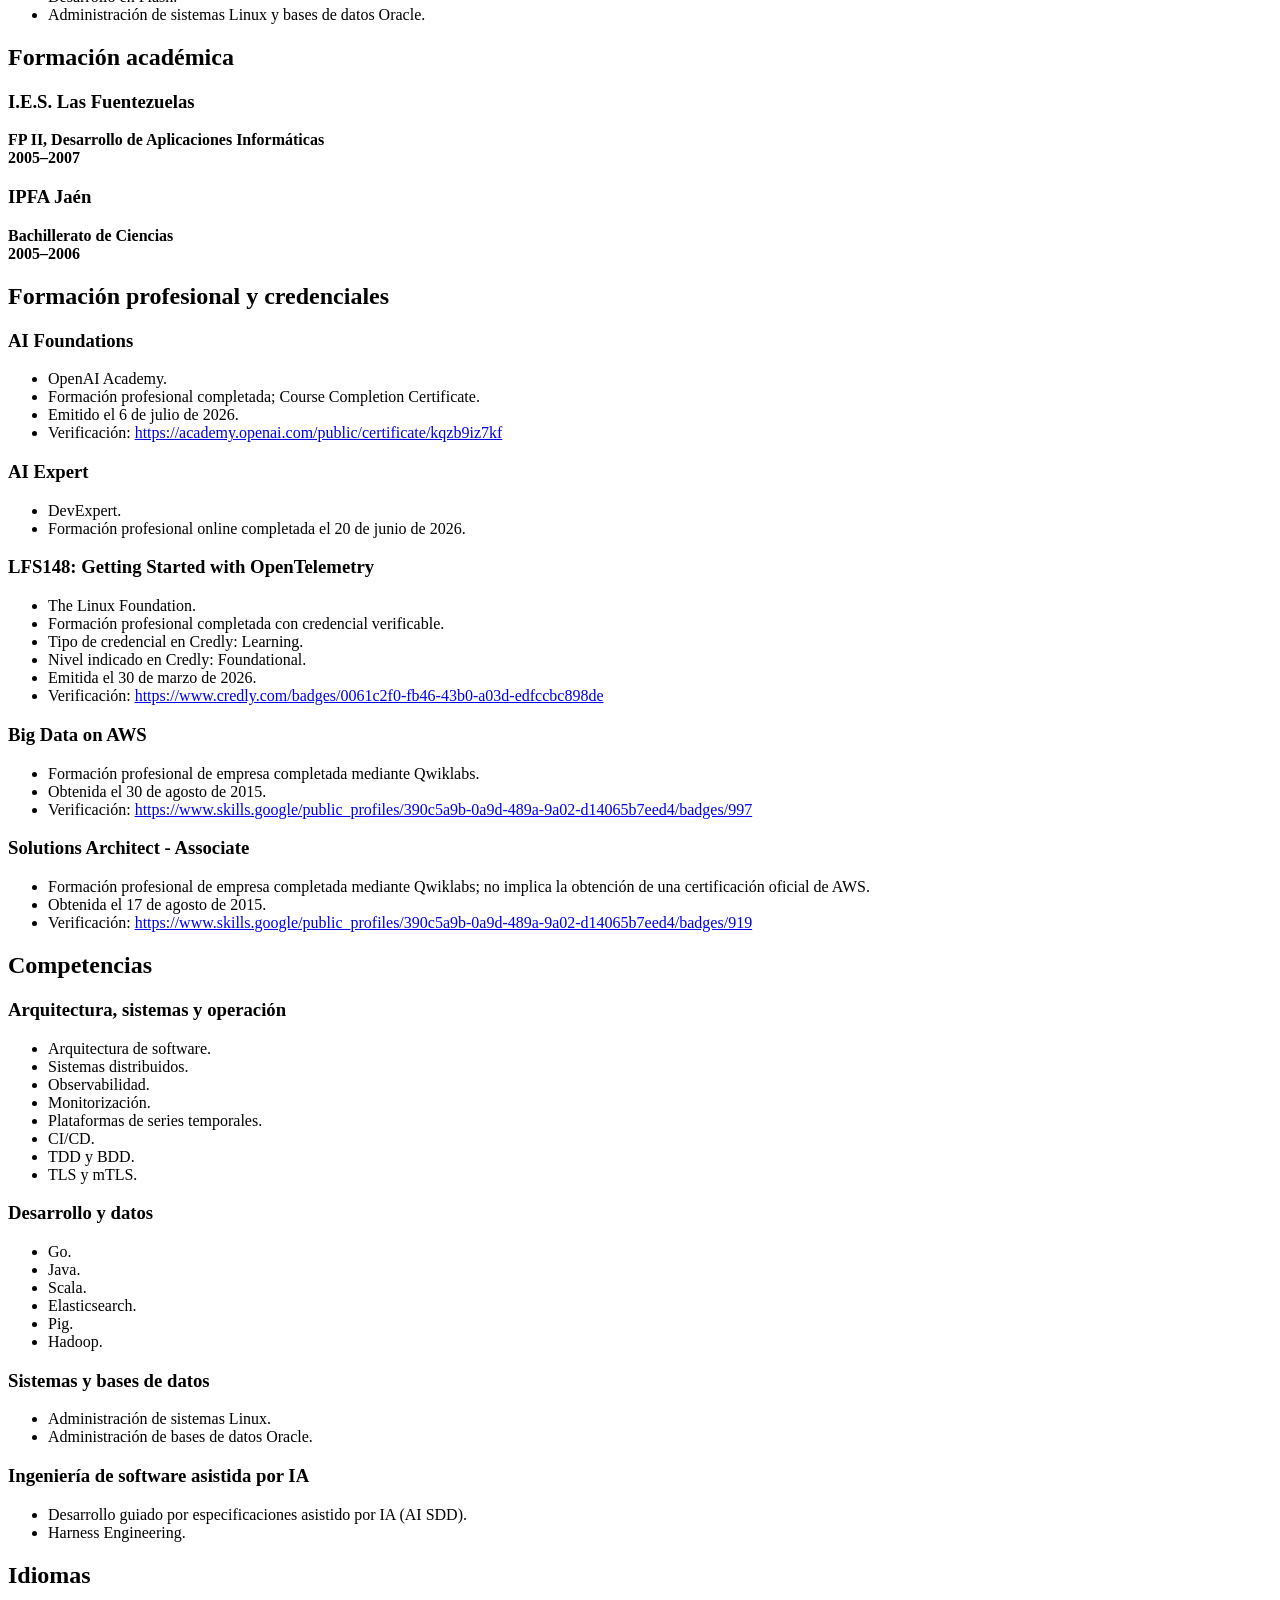
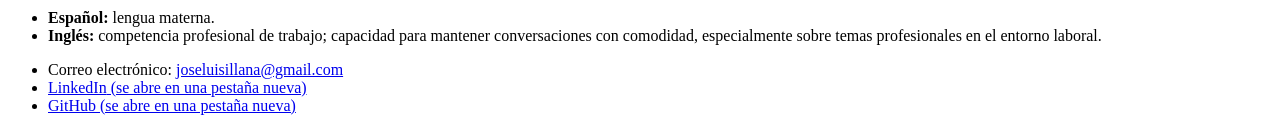
==== commit f13209cf: "fix: publish missing output for v4.0.1" ====
--- a/public/jose-luis-illana-portfolio/es/index.html
+++ b/public/jose-luis-illana-portfolio/es/index.html
@@ -1,19 +1,20 @@
-<!DOCTYPE html><html lang="es" data-base="/jose-luis-illana-portfolio"><head><meta charset="utf-8"><meta name="viewport" content="width=device-width, initial-scale=1"><title>José Luis Illana Ruiz — Perfil profesional</title><meta name="description" content="Arquitecto de software e ingeniero de software sénior con trayectoria profesional desde 2008. Especializado en sistemas distribuidos, arquitectura de observabilidad y plataformas de monitorización para entornos bancarios y regulados."><link rel="canonical" href="https://joseluisillana.github.io/jose-luis-illana-portfolio/es/"><link rel="alternate" hreflang="es" href="https://joseluisillana.github.io/jose-luis-illana-portfolio/es/"><link rel="alternate" hreflang="en" href="https://joseluisillana.github.io/jose-luis-illana-portfolio/en/"><meta property="og:type" content="website"><meta property="og:title" content="José Luis Illana Ruiz — Perfil profesional"><meta property="og:description" content="Arquitecto de software e ingeniero de software sénior con trayectoria profesional desde 2008. Especializado en sistemas distribuidos, arquitectura de observabilidad y plataformas de monitorización para entornos bancarios y regulados."><meta property="og:url" content="https://joseluisillana.github.io/jose-luis-illana-portfolio/es/"><meta property="og:locale" content="es_ES"><meta property="og:image" content="https://joseluisillana.github.io/jose-luis-illana-portfolio/assets/jose-luis-illana-portrait.jpg"><meta property="og:image:alt" content="Retrato profesional de José Luis Illana Ruiz"><meta property="og:image:width" content="399"><meta property="og:image:height" content="400"><meta name="twitter:card" content="summary"><meta name="twitter:title" content="José Luis Illana Ruiz — Perfil profesional"><meta name="twitter:description" content="Arquitecto de software e ingeniero de software sénior con trayectoria profesional desde 2008. Especializado en sistemas distribuidos, arquitectura de observabilidad y plataformas de monitorización para entornos bancarios y regulados."><meta name="twitter:image" content="https://joseluisillana.github.io/jose-luis-illana-portfolio/assets/jose-luis-illana-portrait.jpg"><meta name="twitter:image:alt" content="Retrato profesional de José Luis Illana Ruiz"><script>
+<!DOCTYPE html><html lang="es" data-base="/jose-luis-illana-portfolio"><head><meta charset="utf-8"><meta name="viewport" content="width=device-width, initial-scale=1"><title>José Luis Illana Ruiz — Perfil profesional</title><meta name="description" content="Diseño plataformas resilientes y escalables para sistemas críticos."><link rel="canonical" href="https://joseluisillana.github.io/jose-luis-illana-portfolio/es/"><link rel="alternate" hreflang="es" href="https://joseluisillana.github.io/jose-luis-illana-portfolio/es/"><link rel="alternate" hreflang="en" href="https://joseluisillana.github.io/jose-luis-illana-portfolio/en/"><meta property="og:type" content="website"><meta property="og:title" content="José Luis Illana Ruiz — Perfil profesional"><meta property="og:description" content="Diseño plataformas resilientes y escalables para sistemas críticos."><meta property="og:url" content="https://joseluisillana.github.io/jose-luis-illana-portfolio/es/"><meta property="og:locale" content="es_ES"><meta property="og:image" content="https://joseluisillana.github.io/jose-luis-illana-portfolio/assets/jose-luis-illana-portrait.jpg"><meta property="og:image:alt" content="Retrato profesional de José Luis Illana Ruiz"><meta property="og:image:width" content="399"><meta property="og:image:height" content="400"><meta name="twitter:card" content="summary"><meta name="twitter:title" content="José Luis Illana Ruiz — Perfil profesional"><meta name="twitter:description" content="Diseño plataformas resilientes y escalables para sistemas críticos."><meta name="twitter:image" content="https://joseluisillana.github.io/jose-luis-illana-portfolio/assets/jose-luis-illana-portrait.jpg"><meta name="twitter:image:alt" content="Retrato profesional de José Luis Illana Ruiz"><script>
       document.documentElement.classList.add('js');
       try {
         const value = localStorage.getItem('jose-luis-illana-portfolio:appearance:v1');
         if (value === 'light' || value === 'dark') document.documentElement.dataset.appearance = value;
       } catch { /* CSS system default remains usable. */ }
-    </script><link rel="stylesheet" href="/jose-luis-illana-portfolio/_astro/index.BOrDrVcD.css"></head><body><a class="skip" href="#main">Saltar al contenido</a><header class="shell"><nav aria-label="Navegación principal"><a href="#hero">Perfil profesional</a><a href="#cv-experience">Experiencia</a></nav><div class="controls"><div role="group" aria-labelledby="language-label" class="language"><span id="language-label">Idioma</span><a href="/jose-luis-illana-portfolio/es/" lang="es" hreflang="es" data-language="es" aria-current="true">Español</a><a href="/jose-luis-illana-portfolio/en/" lang="en" hreflang="en" data-language="en">English</a></div><label class="appearance" hidden>Apariencia<select id="appearance"><option value="system">Sistema</option><option value="light">Claro</option><option value="dark">Oscuro</option></select></label></div></header><main id="main" class="shell" tabindex="-1"><section id="hero" class="hero with-portrait" data-topic tabindex="-1"><div class="hero-header"><img src="https://joseluisillana.github.io/jose-luis-illana-portfolio/assets/jose-luis-illana-portrait.jpg" alt="Retrato profesional de José Luis Illana Ruiz" width="399" height="400"><div class="hero-content"><span class="hero-greeting">¡Hola!</span><div class="introduction"><h1 id="cv-introduction" tabindex="-1" >José Luis Illana Ruiz</h1>
-<p><strong>Arquitecto de sistemas distribuidos y observabilidad | Ingeniero de software sénior | Entornos bancarios y regulados</strong></p>
+    </script><link rel="stylesheet" href="/jose-luis-illana-portfolio/_astro/index.DE61ji_J.css"></head><body><a class="skip" href="#main">Saltar al contenido</a><div class="top-bar shell"><div class="controls"><div role="group" aria-labelledby="language-label" class="language"><span id="language-label">Idioma</span><a href="/jose-luis-illana-portfolio/es/" lang="es" hreflang="es" data-language="es" aria-current="true">Español</a><a href="/jose-luis-illana-portfolio/en/" lang="en" hreflang="en" data-language="en">English</a></div><label class="appearance" hidden>Apariencia<select id="appearance"><option value="system">Sistema</option><option value="light">Claro</option><option value="dark">Oscuro</option></select></label></div></div><header class="sticky-nav"><nav aria-label="Navegación principal"><a href="#hero">Perfil</a><a href="#cv-experience">Experiencia</a><a href="#cv-skills">Expertise</a><a href="#cv-training">Credenciales</a><a href="#footer">Contacto</a></nav></header><main id="main" class="shell" tabindex="-1"><section id="hero" class="hero with-portrait" data-topic tabindex="-1"><div class="hero-header"><img src="https://joseluisillana.github.io/jose-luis-illana-portfolio/assets/jose-luis-illana-portrait.jpg" alt="Retrato profesional de José Luis Illana Ruiz" width="399" height="400"><div class="hero-content"><span class="hero-greeting">¡Hola!</span><div class="introduction"><h1 id="cv-introduction" tabindex="-1" >José Luis Illana Ruiz</h1>
+<p><strong>Software Architect · Distributed Systems · Observability</strong></p>
 <p>Madrid (España)</p>
 <ul>
 <li><strong>Correo electrónico:</strong> joseluisillana@gmail.com</li>
 <li><strong>LinkedIn:</strong> <a href="https://www.linkedin.com/in/jose-luis-illana-ruiz-9446831b" target="_blank" rel="noopener">https://www.linkedin.com/in/jose-luis-illana-ruiz-9446831b<span class="external-notice"> (se abre en una pestaña nueva)</span></a></li>
 <li><strong>GitHub:</strong> <a href="https://github.com/joseluisillana" target="_blank" rel="noopener">https://github.com/joseluisillana<span class="external-notice"> (se abre en una pestaña nueva)</span></a></li>
 </ul>
-</div><p class="download"><a href="/jose-luis-illana-portfolio/assets/jose-luis-illana-cv-es.pdf" download>Descargar CV en español (PDF)</a></p></div></div></section><div class="reading cv-content"><h2 id="cv-summary" tabindex="-1" data-topic="">Resumen profesional</h2>
-<p>Arquitecto de software e ingeniero de software sénior con trayectoria profesional desde 2008. Especializado en sistemas distribuidos, arquitectura de observabilidad y plataformas de monitorización para entornos bancarios y regulados.</p>
+</div><div class="hero-actions"><a href="#cv-experience" class="cta-primary">Ver experiencia</a><a href="/jose-luis-illana-portfolio/assets/jose-luis-illana-cv-es.pdf" class="cta-secondary" download>Descargar CV en español (PDF)</a></div></div></div></section><div class="reading cv-content"><h2 id="cv-summary" tabindex="-1" data-topic="">Resumen profesional</h2>
+<p>Diseño plataformas resilientes y escalables para sistemas críticos.</p>
+<p><strong>1M+ ops/s</strong> · <strong>Sistemas distribuidos</strong> · <strong>Alta disponibilidad</strong> · <strong>Entornos críticos</strong></p>
 <p>Su experiencia combina liderazgo técnico transversal, diseño de arquitecturas resilientes y escalables, desarrollo de software y gobierno de la calidad. Ha trabajado sobre plataformas cloud-native y on-premises, sistemas de ingestión en tiempo real, backends en Go, Elasticsearch, plataformas de series temporales y entornos Java y Scala.</p>
 <h2 id="cv-specialties" tabindex="-1" data-topic="">Especialidades</h2>
 <ul>
@@ -27,28 +28,35 @@
 <li>Harness Engineering.</li>
 </ul>
 <h2 id="cv-experience" tabindex="-1" data-topic="">Experiencia profesional</h2>
-<h3 id="cv-experience-bbva" tabindex="-1" data-topic="">BBVA Technology en Europa</h3>
+<article class="experience-card"><h3 id="cv-experience-bbva" tabindex="-1" data-topic="">BBVA Technology en Europa</h3>
 <p><strong>Arquitecto Principal de Plataforma (Technical Lead) — Monitoring &#x26; Observability Platform BBVA</strong><br>
 <strong>Enero de 2020–actualidad</strong></p>
-<p>Responsable técnico transversal en el diseño y la evolución de <strong>Monitoring &#x26; Observability Platform BBVA</strong>, plataforma de monitorización y observabilidad desarrollada íntegramente por BBVA.</p>
+<p>Responsable técnico transversal en el diseño y la evolución de <strong>Monitoring &#x26; Observability Platform BBVA</strong>, plataforma de monitorización y observabilidad desarrollada íntegramente por BBVA.</p><details class="experience-details"><summary>Ver detalles</summary><div class="details-content">
+<p><strong>IMPACTO</strong></p>
+<ul>
+<li>La plataforma procesa más de un millón de operaciones de ingestión por segundo en tiempo real, combinando peticiones individuales y cargas por lotes de cientos o miles de elementos.</li>
+<li>Orienta los sistemas hacia la resiliencia, la escalabilidad y la eficiencia operativa para dar soporte a servicios bancarios críticos.</li>
+<li>Lidera decisiones técnicas complejas, alinea a múltiples equipos y traduce necesidades de negocio en soluciones arquitectónicas sostenibles.</li>
+</ul>
+<p><strong>ARQUITECTURA</strong></p>
 <ul>
 <li>Define la arquitectura, los estándares de calidad y las decisiones técnicas estratégicas de plataformas cloud-native y on-premises.</li>
-<li>Orienta los sistemas hacia la resiliencia, la escalabilidad y la eficiencia operativa para dar soporte a servicios bancarios críticos.</li>
-<li>Lidera decisiones técnicas complejas, alinea a múltiples equipos y traduce necesidades de negocio en soluciones arquitectónicas sostenibles.</li>
 <li>Define arquitecturas distribuidas con escalado horizontal para ingestión de alto volumen en tiempo real.</li>
 <li>Diseña estrategias multi-región y de alta disponibilidad.</li>
+<li>Previene deuda técnica a largo plazo mediante la evaluación de riesgos arquitectónicos.</li>
+<li>Lidera la resolución de incidentes críticos y las mejoras de resiliencia.</li>
+</ul>
+<p><strong>TECNOLOGÍAS</strong></p>
+<ul>
 <li>Toma decisiones arquitectónicas sobre backends en Go, Elasticsearch, plataformas de series temporales e infraestructura.</li>
 <li>Establece estándares de comunicación segura mediante TLS y mTLS.</li>
 <li>Gobierna prácticas de CI/CD y calidad, incluidas TDD y BDD.</li>
 <li>Realiza la validación técnica final antes de producción.</li>
-<li>Lidera la resolución de incidentes críticos y las mejoras de resiliencia.</li>
-<li>Previene deuda técnica a largo plazo mediante la evaluación de riesgos arquitectónicos.</li>
-<li>La plataforma procesa más de un millón de operaciones de ingestión por segundo en tiempo real, combinando peticiones individuales y cargas por lotes de cientos o miles de elementos.</li>
 </ul>
-<h3 id="cv-experience-beeva" tabindex="-1" data-topic="">BEEVA — actual BBVA Technology</h3>
+</div></details></article><article class="experience-card"><h3 id="cv-experience-beeva" tabindex="-1" data-topic="">BEEVA — actual BBVA Technology</h3>
 <p><strong>Big Data and Backend Developer</strong><br>
 <strong>Noviembre de 2014–diciembre de 2019</strong></p>
-<p>BEEVA perteneció al grupo BBVA durante toda esta etapa y posteriormente cambió su nombre a BBVA Technology. Esta experiencia forma parte de una trayectoria continua en la misma compañía desde noviembre de 2014.</p>
+<p>BEEVA perteneció al grupo BBVA durante toda esta etapa y posteriormente cambió su nombre a BBVA Technology. Esta experiencia forma parte de una trayectoria continua en la misma compañía desde noviembre de 2014.</p><details class="experience-details"><summary>Ver detalles</summary><div class="details-content">
 <ul>
 <li>Arquitectura y desarrollo Big Data.</li>
 <li>Programación en Java y Scala.</li>
@@ -61,24 +69,24 @@
 <li>Desarrollo de la capa de servicio.</li>
 <li>Desarrollo de ETL y analítica con Pig y Hadoop.</li>
 </ul>
-<h3 id="cv-experience-indra" tabindex="-1" data-topic="">Indra</h3>
+</div></details></article><article class="experience-card"><h3 id="cv-experience-indra" tabindex="-1" data-topic="">Indra</h3>
 <p><strong>Analista Programador Java</strong><br>
 <strong>Abril de 2012–noviembre de 2014</strong></p>
-<p>Continuación directa de la asignación iniciada mediante Grupo Arelance, con Telefónica como cliente final. El trabajo se desarrolló sobre un conjunto aproximado de 50–60 aplicaciones utilizadas internamente por Telefónica y mantenidas y evolucionadas por Indra.</p>
+<p>Continuación directa de la asignación iniciada mediante Grupo Arelance, con Telefónica como cliente final. El trabajo se desarrolló sobre un conjunto aproximado de 50–60 aplicaciones utilizadas internamente por Telefónica y mantenidas y evolucionadas por Indra.</p><details class="experience-details"><summary>Ver detalles</summary><div class="details-content">
 <ul>
 <li>Análisis, estimación, desarrollo y mantenimiento de plataformas web corporativas y servicios backend de Telefónica.</li>
 <li>Desarrollo principalmente en Java, análisis y diseño de nuevos requisitos técnicos y selección de frameworks según las necesidades de los proyectos.</li>
 <li>Participación en proyectos Java que incluían módulos desarrollados con Flex y Flash.</li>
 </ul>
-<h3 id="cv-experience-arelance" tabindex="-1" data-topic="">Grupo Arelance</h3>
+</div></details></article><article class="experience-card"><h3 id="cv-experience-arelance" tabindex="-1" data-topic="">Grupo Arelance</h3>
 <p><strong>Programador Java</strong><br>
 <strong>Febrero de 2010–abril de 2012</strong></p>
-<p>A través de Grupo Arelance, trabajó en una asignación subcontratada para Indra, con Telefónica como cliente final. En abril de 2012, Indra realizó la contratación directa y la actividad continuó en el mismo contexto de asignación.</p>
+<p>A través de Grupo Arelance, trabajó en una asignación subcontratada para Indra, con Telefónica como cliente final. En abril de 2012, Indra realizó la contratación directa y la actividad continuó en el mismo contexto de asignación.</p><details class="experience-details"><summary>Ver detalles</summary><div class="details-content">
 <ul>
 <li>Programación en Java, análisis y diseño de nuevos requisitos y uso de frameworks seleccionados según las necesidades de los proyectos.</li>
 <li>Participación en proyectos con arquitectura Java y módulos desarrollados con Flex y Flash.</li>
 </ul>
-<h3 id="cv-experience-efeso" tabindex="-1" data-topic="">Efeso Consulting</h3>
+</div></details></article><article class="experience-card"><h3 id="cv-experience-efeso" tabindex="-1" data-topic="">Efeso Consulting</h3>
 <p><strong>Programador Java, Flash y Administrador de sistemas</strong><br>
 <strong>2008–2010</strong></p>
 <ul>
@@ -86,7 +94,7 @@
 <li>Desarrollo en Flash.</li>
 <li>Administración de sistemas Linux y bases de datos Oracle.</li>
 </ul>
-<h2 id="cv-education" tabindex="-1" data-topic="">Formación académica</h2>
+</article><h2 id="cv-education" tabindex="-1" data-topic="">Formación académica</h2>
 <h3 id="cv-education-las-fuentezuelas" tabindex="-1" data-topic="">I.E.S. Las Fuentezuelas</h3>
 <p><strong>FP II, Desarrollo de Aplicaciones Informáticas</strong><br>
 <strong>2005–2007</strong></p>
@@ -128,7 +136,7 @@
 <li>Verificación: <a href="https://www.skills.google/public_profiles/390c5a9b-0a9d-489a-9a02-d14065b7eed4/badges/919">https://www.skills.google/public_profiles/390c5a9b-0a9d-489a-9a02-d14065b7eed4/badges/919</a></li>
 </ul>
 <h2 id="cv-skills" tabindex="-1" data-topic="">Competencias</h2>
-<h3 id="cv-skills-architecture" tabindex="-1" data-topic="">Arquitectura, sistemas y operación</h3>
+<div class="competencies-grid"><article class="competency-card"><h3 id="cv-skills-architecture" tabindex="-1" data-topic="">Arquitectura, sistemas y operación</h3>
 <ul>
 <li>Arquitectura de software.</li>
 <li>Sistemas distribuidos.</li>
@@ -139,7 +147,7 @@
 <li>TDD y BDD.</li>
 <li>TLS y mTLS.</li>
 </ul>
-<h3 id="cv-skills-development" tabindex="-1" data-topic="">Desarrollo y datos</h3>
+</article><article class="competency-card"><h3 id="cv-skills-development" tabindex="-1" data-topic="">Desarrollo y datos</h3>
 <ul>
 <li>Go.</li>
 <li>Java.</li>
@@ -148,18 +156,18 @@
 <li>Pig.</li>
 <li>Hadoop.</li>
 </ul>
-<h3 id="cv-skills-systems" tabindex="-1" data-topic="">Sistemas y bases de datos</h3>
+</article><article class="competency-card"><h3 id="cv-skills-systems" tabindex="-1" data-topic="">Sistemas y bases de datos</h3>
 <ul>
 <li>Administración de sistemas Linux.</li>
 <li>Administración de bases de datos Oracle.</li>
 </ul>
-<h3 id="cv-skills-ai" tabindex="-1" data-topic="">Ingeniería de software asistida por IA</h3>
+</article><article class="competency-card"><h3 id="cv-skills-ai" tabindex="-1" data-topic="">Ingeniería de software asistida por IA</h3>
 <ul>
 <li>Desarrollo guiado por especificaciones asistido por IA (AI SDD).</li>
 <li>Harness Engineering.</li>
 </ul>
-<h2 id="cv-languages" tabindex="-1" data-topic="">Idiomas</h2>
+</article></div><h2 id="cv-languages" tabindex="-1" data-topic="">Idiomas</h2>
 <ul>
 <li><strong>Español:</strong> lengua materna.</li>
 <li><strong>Inglés:</strong> competencia profesional de trabajo; capacidad para mantener conversaciones con comodidad, especialmente sobre temas profesionales en el entorno laboral.</li>
-</ul></div></main><footer class="shell"><ul><li>Correo electrónico: <a href="mailto:joseluisillana@gmail.com">joseluisillana@gmail.com</a></li><li><a href="https://www.linkedin.com/in/jose-luis-illana-ruiz-9446831b" target="_blank" rel="noopener">LinkedIn<span class="external-notice"> (se abre en una pestaña nueva)</span></a></li><li><a href="https://github.com/joseluisillana" target="_blank" rel="noopener">GitHub<span class="external-notice"> (se abre en una pestaña nueva)</span></a></li></ul></footer><script type="module" src="/jose-luis-illana-portfolio/_astro/Portal.astro_astro_type_script_index_0_lang.DXsIBRW6.js"></script></body></html>+</ul></div></main><footer id="footer" class="shell" data-topic tabindex="-1"><ul><li>Correo electrónico: <a href="mailto:joseluisillana@gmail.com">joseluisillana@gmail.com</a></li><li><a href="https://www.linkedin.com/in/jose-luis-illana-ruiz-9446831b" target="_blank" rel="noopener">LinkedIn<span class="external-notice"> (se abre en una pestaña nueva)</span></a></li><li><a href="https://github.com/joseluisillana" target="_blank" rel="noopener">GitHub<span class="external-notice"> (se abre en una pestaña nueva)</span></a></li></ul></footer><script type="module" src="/jose-luis-illana-portfolio/_astro/Portal.astro_astro_type_script_index_0_lang.DhNzF9Ip.js"></script></body></html>
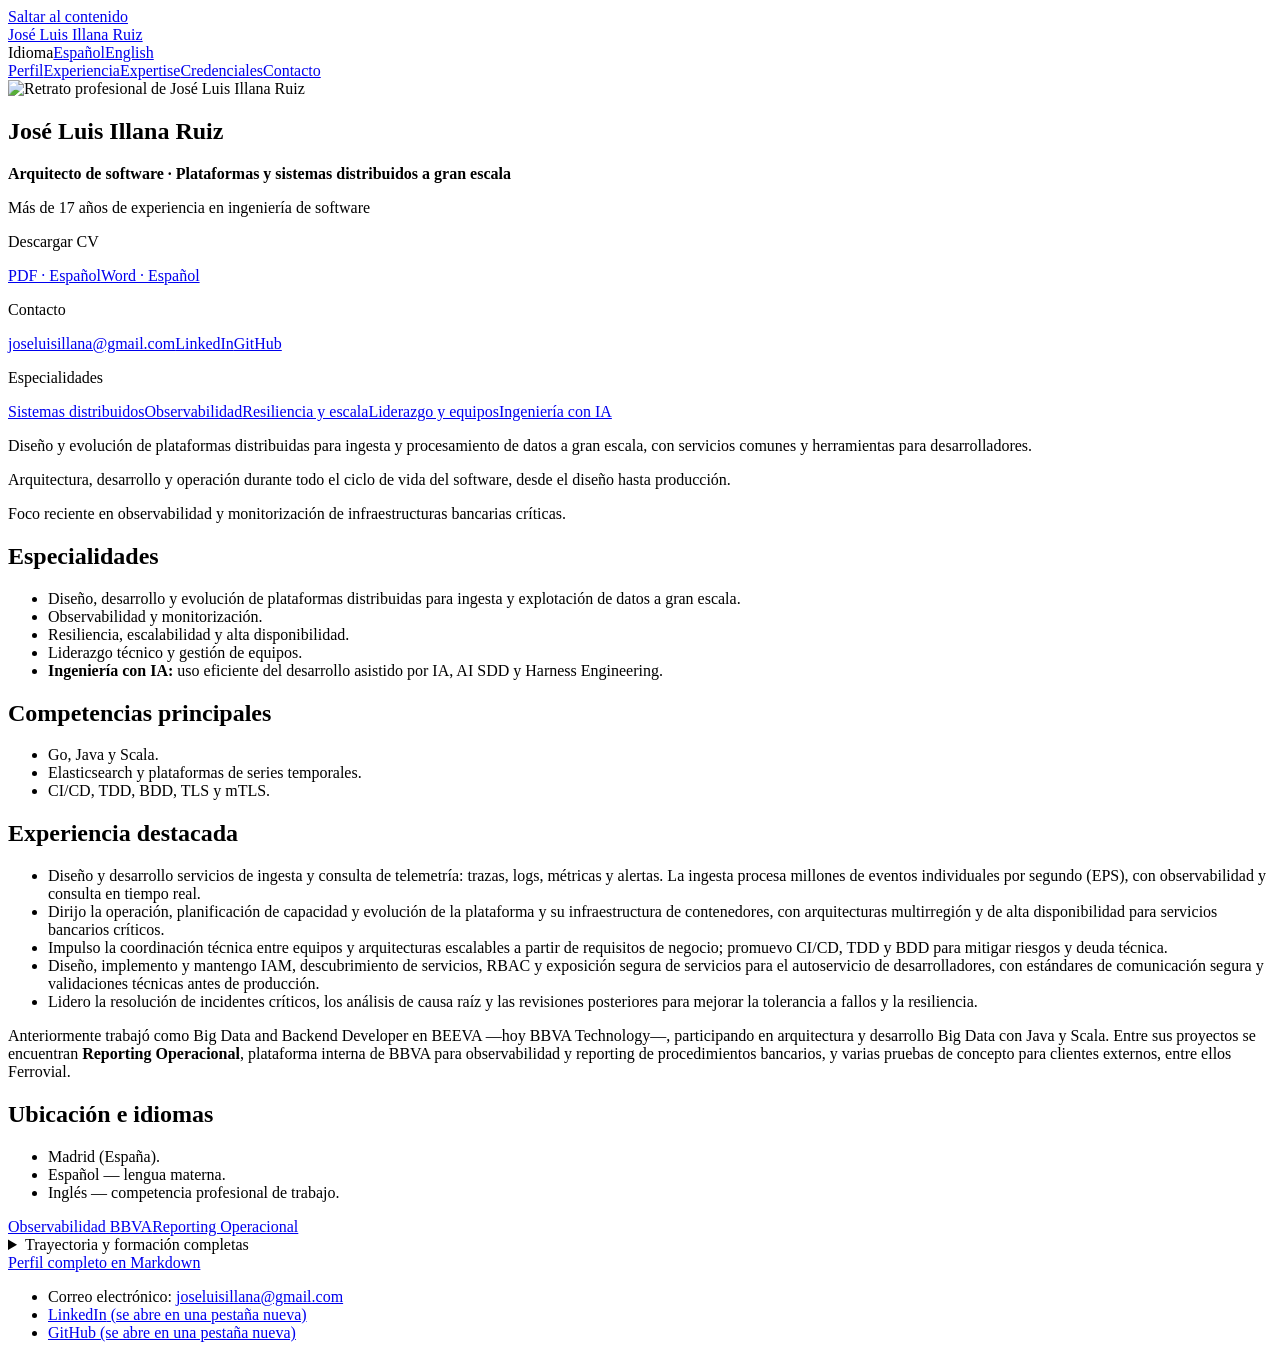
==== commit e6373482: "feat: stage reviewed recruiter portal source v4.2.0 export" ====
--- a/public/jose-luis-illana-portfolio/es/index.html
+++ b/public/jose-luis-illana-portfolio/es/index.html
@@ -1,62 +1,63 @@
-<!DOCTYPE html><html lang="es" data-base="/jose-luis-illana-portfolio"><head><meta charset="utf-8"><meta name="viewport" content="width=device-width, initial-scale=1"><title>José Luis Illana Ruiz — Perfil profesional</title><meta name="description" content="Diseño plataformas resilientes y escalables para sistemas críticos."><link rel="canonical" href="https://joseluisillana.github.io/jose-luis-illana-portfolio/es/"><link rel="alternate" hreflang="es" href="https://joseluisillana.github.io/jose-luis-illana-portfolio/es/"><link rel="alternate" hreflang="en" href="https://joseluisillana.github.io/jose-luis-illana-portfolio/en/"><meta property="og:type" content="website"><meta property="og:title" content="José Luis Illana Ruiz — Perfil profesional"><meta property="og:description" content="Diseño plataformas resilientes y escalables para sistemas críticos."><meta property="og:url" content="https://joseluisillana.github.io/jose-luis-illana-portfolio/es/"><meta property="og:locale" content="es_ES"><meta property="og:image" content="https://joseluisillana.github.io/jose-luis-illana-portfolio/assets/jose-luis-illana-portrait.jpg"><meta property="og:image:alt" content="Retrato profesional de José Luis Illana Ruiz"><meta property="og:image:width" content="399"><meta property="og:image:height" content="400"><meta name="twitter:card" content="summary"><meta name="twitter:title" content="José Luis Illana Ruiz — Perfil profesional"><meta name="twitter:description" content="Diseño plataformas resilientes y escalables para sistemas críticos."><meta name="twitter:image" content="https://joseluisillana.github.io/jose-luis-illana-portfolio/assets/jose-luis-illana-portrait.jpg"><meta name="twitter:image:alt" content="Retrato profesional de José Luis Illana Ruiz"><script>
+<!DOCTYPE html><html lang="es" data-base="/jose-luis-illana-portfolio" data-area="profile" data-cv-url="/jose-luis-illana-portfolio/es/cv/"><head><meta charset="utf-8"><link rel="alternate" type="text/markdown" href="https://joseluisillana.github.io/jose-luis-illana-portfolio/es/profile.md" hreflang="es"><link rel="describedby" href="https://joseluisillana.github.io/jose-luis-illana-portfolio/llms.txt"><script type="application/ld+json">{"@context":"https://schema.org","@type":"Person","@id":"https://joseluisillana.github.io/jose-luis-illana-portfolio/#person","name":"José Luis Illana Ruiz","jobTitle":"Arquitecto de software","description":"Diseño y evolución de plataformas distribuidas para ingesta y procesamiento de datos a gran escala, con servicios comunes y herramientas para desarrolladores.","url":"https://joseluisillana.github.io/jose-luis-illana-portfolio/es/","image":"https://joseluisillana.github.io/jose-luis-illana-portfolio/assets/jose-luis-illana-portrait.jpg","email":"joseluisillana@gmail.com","sameAs":["https://www.linkedin.com/in/jose-luis-illana-ruiz-9446831b","https://github.com/joseluisillana"],"worksFor":{"@type":"Organization","name":"BBVA Technology en Europa"},"knowsAbout":["Diseño, desarrollo y evolución de plataformas distribuidas para ingesta y explotación de datos a gran escala.","Observabilidad y monitorización.","Resiliencia, escalabilidad y alta disponibilidad.","Liderazgo técnico y gestión de equipos.","Ingeniería con IA: uso eficiente del desarrollo asistido por IA, AI SDD y Harness Engineering."]}</script><meta name="viewport" content="width=device-width, initial-scale=1"><title>José Luis Illana Ruiz — Perfil profesional</title><meta name="description" content="Diseño y evolución de plataformas distribuidas para ingesta y procesamiento de datos a gran escala, con servicios comunes y herramientas para desarrolladores."><link rel="canonical" href="https://joseluisillana.github.io/jose-luis-illana-portfolio/es/"><link rel="alternate" hreflang="es" href="https://joseluisillana.github.io/jose-luis-illana-portfolio/es/"><link rel="alternate" hreflang="en" href="https://joseluisillana.github.io/jose-luis-illana-portfolio/en/"><meta property="og:type" content="website"><meta property="og:title" content="José Luis Illana Ruiz — Perfil profesional"><meta property="og:description" content="Diseño y evolución de plataformas distribuidas para ingesta y procesamiento de datos a gran escala, con servicios comunes y herramientas para desarrolladores."><meta property="og:url" content="https://joseluisillana.github.io/jose-luis-illana-portfolio/es/"><meta property="og:locale" content="es_ES"><meta property="og:image" content="https://joseluisillana.github.io/jose-luis-illana-portfolio/assets/jose-luis-illana-portrait.jpg"><meta property="og:image:alt" content="Retrato profesional de José Luis Illana Ruiz"><meta property="og:image:width" content="399"><meta property="og:image:height" content="400"><meta name="twitter:card" content="summary"><meta name="twitter:title" content="José Luis Illana Ruiz — Perfil profesional"><meta name="twitter:description" content="Diseño y evolución de plataformas distribuidas para ingesta y procesamiento de datos a gran escala, con servicios comunes y herramientas para desarrolladores."><meta name="twitter:image" content="https://joseluisillana.github.io/jose-luis-illana-portfolio/assets/jose-luis-illana-portrait.jpg"><meta name="twitter:image:alt" content="Retrato profesional de José Luis Illana Ruiz"><script>
       document.documentElement.classList.add('js');
       try {
         const value = localStorage.getItem('jose-luis-illana-portfolio:appearance:v1');
         if (value === 'light' || value === 'dark') document.documentElement.dataset.appearance = value;
       } catch { /* CSS system default remains usable. */ }
-    </script><link rel="stylesheet" href="/jose-luis-illana-portfolio/_astro/index.DE61ji_J.css"></head><body><a class="skip" href="#main">Saltar al contenido</a><div class="top-bar shell"><div class="controls"><div role="group" aria-labelledby="language-label" class="language"><span id="language-label">Idioma</span><a href="/jose-luis-illana-portfolio/es/" lang="es" hreflang="es" data-language="es" aria-current="true">Español</a><a href="/jose-luis-illana-portfolio/en/" lang="en" hreflang="en" data-language="en">English</a></div><label class="appearance" hidden>Apariencia<select id="appearance"><option value="system">Sistema</option><option value="light">Claro</option><option value="dark">Oscuro</option></select></label></div></div><header class="sticky-nav"><nav aria-label="Navegación principal"><a href="#hero">Perfil</a><a href="#cv-experience">Experiencia</a><a href="#cv-skills">Expertise</a><a href="#cv-training">Credenciales</a><a href="#footer">Contacto</a></nav></header><main id="main" class="shell" tabindex="-1"><section id="hero" class="hero with-portrait" data-topic tabindex="-1"><div class="hero-header"><img src="https://joseluisillana.github.io/jose-luis-illana-portfolio/assets/jose-luis-illana-portrait.jpg" alt="Retrato profesional de José Luis Illana Ruiz" width="399" height="400"><div class="hero-content"><span class="hero-greeting">¡Hola!</span><div class="introduction"><h1 id="cv-introduction" tabindex="-1" >José Luis Illana Ruiz</h1>
-<p><strong>Software Architect · Distributed Systems · Observability</strong></p>
-<p>Madrid (España)</p>
+    </script><link rel="stylesheet" href="/jose-luis-illana-portfolio/_astro/Portal.yQ_hYy-i.css"></head><body><a class="skip" href="#main">Saltar al contenido</a><div class="top-bar shell"><a class="brand" href="/jose-luis-illana-portfolio/es/">José Luis Illana Ruiz</a><div class="controls"><div role="group" aria-labelledby="language-label" class="language"><span id="language-label">Idioma</span><a href="/jose-luis-illana-portfolio/es/" lang="es" hreflang="es" data-language="es" aria-current="true">Español</a><a href="/jose-luis-illana-portfolio/en/" lang="en" hreflang="en" data-language="en">English</a></div><label class="appearance" hidden>Apariencia<select id="appearance"><option value="system">Sistema</option><option value="light">Claro</option><option value="dark">Oscuro</option></select></label></div></div><header class="sticky-nav"><nav aria-label="Navegación principal"><a href="#hero">Perfil</a><a href="#profile-experience">Experiencia</a><a href="#profile-competencies">Expertise</a><a href="/jose-luis-illana-portfolio/es/cv/#cv-training">Credenciales</a><a href="#footer">Contacto</a></nav></header><main id="main" class="shell" tabindex="-1"><section id="hero" class="hero with-portrait" data-topic tabindex="-1"><div class="hero-header" id="cv-introduction" data-topic tabindex="-1"><img src="/jose-luis-illana-portfolio/assets/jose-luis-illana-portrait.jpg" alt="Retrato profesional de José Luis Illana Ruiz" width="399" height="400"><div class="hero-content"><div class="introduction"><h1 id="profile-introduction" tabindex="-1" >José Luis Illana Ruiz</h1>
+<p><strong>Arquitecto de software · Plataformas y sistemas distribuidos a gran escala</strong></p>
+<p>Más de 17 años de experiencia en ingeniería de software</p></div></div></div><aside class="conversion-controls" aria-label="CV completo"><div class="conversion-group"><p class="control-label">Descargar CV</p><div class="download-grid"><a class="download-link cta-secondary" href="/jose-luis-illana-portfolio/assets/jose-luis-illana-cv-es.pdf" download lang="es" aria-label="CV en español (PDF)">PDF · Español</a><a class="download-link" href="/jose-luis-illana-portfolio/assets/jose-luis-illana-cv-es.docx" download lang="es" aria-label="CV en español (Word DOCX)">Word · Español</a></div></div><div class="conversion-group"><p class="control-label">Contacto</p><div class="contact-links"><a href="mailto:joseluisillana@gmail.com">joseluisillana@gmail.com</a><a href="https://www.linkedin.com/in/jose-luis-illana-ruiz-9446831b" target="_blank" rel="noopener" aria-label="LinkedIn (se abre en una pestaña nueva)">LinkedIn</a><a href="https://github.com/joseluisillana" target="_blank" rel="noopener" aria-label="GitHub (se abre en una pestaña nueva)">GitHub</a></div></div><div class="conversion-group"><p class="control-label">Especialidades</p><div class="specialty-links"><a href="#profile-specialties">Sistemas distribuidos</a><a href="#profile-specialties">Observabilidad</a><a href="#profile-specialties">Resiliencia y escala</a><a href="#profile-specialties">Liderazgo y equipos</a><a href="#profile-specialties">Ingeniería con IA</a></div></div></aside><div id="cv-summary" data-topic tabindex="-1" class="introduction opening-summary">
+<p>Diseño y evolución de plataformas distribuidas para ingesta y procesamiento de datos a gran escala, con servicios comunes y herramientas para desarrolladores.</p>
+<p>Arquitectura, desarrollo y operación durante todo el ciclo de vida del software, desde el diseño hasta producción.</p>
+<p>Foco reciente en observabilidad y monitorización de infraestructuras bancarias críticas.</p>
+</div></section><div id="cv-specialties" data-topic tabindex="-1" class="reading profile-content"><section class="profile-section" data-section="profile-specialties"><h2 id="profile-specialties" tabindex="-1" data-topic="">Especialidades</h2>
 <ul>
-<li><strong>Correo electrónico:</strong> joseluisillana@gmail.com</li>
-<li><strong>LinkedIn:</strong> <a href="https://www.linkedin.com/in/jose-luis-illana-ruiz-9446831b" target="_blank" rel="noopener">https://www.linkedin.com/in/jose-luis-illana-ruiz-9446831b<span class="external-notice"> (se abre en una pestaña nueva)</span></a></li>
-<li><strong>GitHub:</strong> <a href="https://github.com/joseluisillana" target="_blank" rel="noopener">https://github.com/joseluisillana<span class="external-notice"> (se abre en una pestaña nueva)</span></a></li>
+<li>Diseño, desarrollo y evolución de plataformas distribuidas para ingesta y explotación de datos a gran escala.</li>
+<li>Observabilidad y monitorización.</li>
+<li>Resiliencia, escalabilidad y alta disponibilidad.</li>
+<li>Liderazgo técnico y gestión de equipos.</li>
+<li><strong>Ingeniería con IA:</strong> uso eficiente del desarrollo asistido por IA, AI SDD y Harness Engineering.</li>
 </ul>
-</div><div class="hero-actions"><a href="#cv-experience" class="cta-primary">Ver experiencia</a><a href="/jose-luis-illana-portfolio/assets/jose-luis-illana-cv-es.pdf" class="cta-secondary" download>Descargar CV en español (PDF)</a></div></div></div></section><div class="reading cv-content"><h2 id="cv-summary" tabindex="-1" data-topic="">Resumen profesional</h2>
-<p>Diseño plataformas resilientes y escalables para sistemas críticos.</p>
-<p><strong>1M+ ops/s</strong> · <strong>Sistemas distribuidos</strong> · <strong>Alta disponibilidad</strong> · <strong>Entornos críticos</strong></p>
-<p>Su experiencia combina liderazgo técnico transversal, diseño de arquitecturas resilientes y escalables, desarrollo de software y gobierno de la calidad. Ha trabajado sobre plataformas cloud-native y on-premises, sistemas de ingestión en tiempo real, backends en Go, Elasticsearch, plataformas de series temporales y entornos Java y Scala.</p>
-<h2 id="cv-specialties" tabindex="-1" data-topic="">Especialidades</h2>
+</section><section class="profile-section" data-section="profile-competencies"><h2 id="profile-competencies" tabindex="-1" data-topic="">Competencias principales</h2>
 <ul>
-<li>Arquitectura de software y sistemas distribuidos.</li>
-<li>Arquitectura de observabilidad y monitorización.</li>
-<li>Plataformas de ingestión de alto volumen en tiempo real.</li>
-<li>Alta disponibilidad, estrategias multi-región y resiliencia.</li>
-<li>Liderazgo técnico y alineación entre equipos y necesidades de negocio.</li>
-<li>Calidad de software, CI/CD, TDD y BDD.</li>
-<li>Desarrollo guiado por especificaciones asistido por IA (AI SDD).</li>
-<li>Harness Engineering.</li>
+<li>Go, Java y Scala.</li>
+<li>Elasticsearch y plataformas de series temporales.</li>
+<li>CI/CD, TDD, BDD, TLS y mTLS.</li>
 </ul>
-<h2 id="cv-experience" tabindex="-1" data-topic="">Experiencia profesional</h2>
+</section><section class="profile-section" data-section="profile-experience"><h2 id="profile-experience" tabindex="-1" data-topic="">Experiencia destacada</h2>
+<ul>
+<li>Diseño y desarrollo servicios de ingesta y consulta de telemetría: trazas, logs, métricas y alertas. La ingesta procesa millones de eventos individuales por segundo (EPS), con observabilidad y consulta en tiempo real.</li>
+<li>Dirijo la operación, planificación de capacidad y evolución de la plataforma y su infraestructura de contenedores, con arquitecturas multirregión y de alta disponibilidad para servicios bancarios críticos.</li>
+<li>Impulso la coordinación técnica entre equipos y arquitecturas escalables a partir de requisitos de negocio; promuevo CI/CD, TDD y BDD para mitigar riesgos y deuda técnica.</li>
+<li>Diseño, implemento y mantengo IAM, descubrimiento de servicios, RBAC y exposición segura de servicios para el autoservicio de desarrolladores, con estándares de comunicación segura y validaciones técnicas antes de producción.</li>
+<li>Lidero la resolución de incidentes críticos, los análisis de causa raíz y las revisiones posteriores para mejorar la tolerancia a fallos y la resiliencia.</li>
+</ul>
+<p>Anteriormente trabajó como Big Data and Backend Developer en BEEVA —hoy BBVA Technology—, participando en arquitectura y desarrollo Big Data con Java y Scala. Entre sus proyectos se encuentran <strong>Reporting Operacional</strong>, plataforma interna de BBVA para observabilidad y reporting de procedimientos bancarios, y varias pruebas de concepto para clientes externos, entre ellos Ferrovial.</p>
+</section><section class="profile-section" data-section="profile-location-languages"><h2 id="profile-location-languages" tabindex="-1" data-topic="">Ubicación e idiomas</h2>
+<ul>
+<li>Madrid (España).</li>
+<li>Español — lengua materna.</li>
+<li>Inglés — competencia profesional de trabajo.</li>
+</ul></section></div><nav class="project-links" aria-label="Proyectos"><a href="/jose-luis-illana-portfolio/es/cv/#cv-experience-bbva">Observabilidad BBVA</a><a href="/jose-luis-illana-portfolio/es/cv/#cv-experience-beeva-reporting-operacional">Reporting Operacional</a></nav><details id="full-history" class="full-history"><summary>Trayectoria y formación completas</summary><div class="reading detail-content"><h2 id="cv-experience" tabindex="-1" data-topic="">Experiencia profesional</h2>
 <article class="experience-card"><h3 id="cv-experience-bbva" tabindex="-1" data-topic="">BBVA Technology en Europa</h3>
 <p><strong>Arquitecto Principal de Plataforma (Technical Lead) — Monitoring &#x26; Observability Platform BBVA</strong><br>
 <strong>Enero de 2020–actualidad</strong></p>
 <p>Responsable técnico transversal en el diseño y la evolución de <strong>Monitoring &#x26; Observability Platform BBVA</strong>, plataforma de monitorización y observabilidad desarrollada íntegramente por BBVA.</p><details class="experience-details"><summary>Ver detalles</summary><div class="details-content">
 <p><strong>IMPACTO</strong></p>
 <ul>
-<li>La plataforma procesa más de un millón de operaciones de ingestión por segundo en tiempo real, combinando peticiones individuales y cargas por lotes de cientos o miles de elementos.</li>
-<li>Orienta los sistemas hacia la resiliencia, la escalabilidad y la eficiencia operativa para dar soporte a servicios bancarios críticos.</li>
-<li>Lidera decisiones técnicas complejas, alinea a múltiples equipos y traduce necesidades de negocio en soluciones arquitectónicas sostenibles.</li>
-</ul>
-<p><strong>ARQUITECTURA</strong></p>
-<ul>
-<li>Define la arquitectura, los estándares de calidad y las decisiones técnicas estratégicas de plataformas cloud-native y on-premises.</li>
-<li>Define arquitecturas distribuidas con escalado horizontal para ingestión de alto volumen en tiempo real.</li>
-<li>Diseña estrategias multi-región y de alta disponibilidad.</li>
-<li>Previene deuda técnica a largo plazo mediante la evaluación de riesgos arquitectónicos.</li>
-<li>Lidera la resolución de incidentes críticos y las mejoras de resiliencia.</li>
-</ul>
-<p><strong>TECNOLOGÍAS</strong></p>
-<ul>
-<li>Toma decisiones arquitectónicas sobre backends en Go, Elasticsearch, plataformas de series temporales e infraestructura.</li>
-<li>Establece estándares de comunicación segura mediante TLS y mTLS.</li>
-<li>Gobierna prácticas de CI/CD y calidad, incluidas TDD y BDD.</li>
-<li>Realiza la validación técnica final antes de producción.</li>
+<li>Diseño y desarrollo servicios de ingesta y consulta de telemetría: trazas, logs, métricas y alertas. La ingesta procesa millones de eventos individuales por segundo (EPS), con observabilidad y consulta en tiempo real.</li>
+<li>Dirijo la operación, planificación de capacidad y evolución de la plataforma y su infraestructura de contenedores, con arquitecturas multirregión y de alta disponibilidad para servicios bancarios críticos.</li>
+<li>Impulso la coordinación técnica entre equipos y arquitecturas escalables a partir de requisitos de negocio; promuevo CI/CD, TDD y BDD para mitigar riesgos y deuda técnica.</li>
+<li>Diseño, implemento y mantengo IAM, descubrimiento de servicios, RBAC y exposición segura de servicios para el autoservicio de desarrolladores, con estándares de comunicación segura y validaciones técnicas antes de producción.</li>
+<li>Lidero la resolución de incidentes críticos, los análisis de causa raíz y las revisiones posteriores para mejorar la tolerancia a fallos y la resiliencia.</li>
+<li>Defino estándares de arquitectura y calidad para plataformas cloud-native y on-premises, y decisiones sobre backends en Go, Elasticsearch y motores de series temporales.</li>
+<li>Diseño estándares de comunicación segura con TLS y mTLS.</li>
+<li>Gestiono y desarrollo al equipo, incluyendo coordinación, asignación y seguimiento, evaluaciones y desarrollo profesional.</li>
 </ul>
 </div></details></article><article class="experience-card"><h3 id="cv-experience-beeva" tabindex="-1" data-topic="">BEEVA — actual BBVA Technology</h3>
 <p><strong>Big Data and Backend Developer</strong><br>
 <strong>Noviembre de 2014–diciembre de 2019</strong></p>
-<p>BEEVA perteneció al grupo BBVA durante toda esta etapa y posteriormente cambió su nombre a BBVA Technology. Esta experiencia forma parte de una trayectoria continua en la misma compañía desde noviembre de 2014.</p><details class="experience-details"><summary>Ver detalles</summary><div class="details-content">
+<p>BEEVA perteneció al grupo BBVA durante toda esta etapa y posteriormente cambió su nombre a BBVA Technology. Esta experiencia forma parte de una trayectoria continua en la misma compañía desde noviembre de 2014.</p><details class="experience-details" open><summary>Ver detalles</summary><div class="details-content">
 <ul>
 <li>Arquitectura y desarrollo Big Data.</li>
 <li>Programación en Java y Scala.</li>
@@ -138,14 +139,21 @@
 <h2 id="cv-skills" tabindex="-1" data-topic="">Competencias</h2>
 <div class="competencies-grid"><article class="competency-card"><h3 id="cv-skills-architecture" tabindex="-1" data-topic="">Arquitectura, sistemas y operación</h3>
 <ul>
-<li>Arquitectura de software.</li>
-<li>Sistemas distribuidos.</li>
-<li>Observabilidad.</li>
-<li>Monitorización.</li>
-<li>Plataformas de series temporales.</li>
-<li>CI/CD.</li>
-<li>TDD y BDD.</li>
-<li>TLS y mTLS.</li>
+<li>
+<p>Diseño, desarrollo y evolución de plataformas distribuidas para ingesta y explotación de datos a gran escala.</p>
+</li>
+<li>
+<p>Observabilidad y monitorización.</p>
+</li>
+<li>
+<p>Resiliencia, escalabilidad y alta disponibilidad.</p>
+</li>
+<li>
+<p>Liderazgo técnico y gestión de equipos.</p>
+</li>
+<li>
+<p>CI/CD, TDD, BDD, TLS y mTLS.</p>
+</li>
 </ul>
 </article><article class="competency-card"><h3 id="cv-skills-development" tabindex="-1" data-topic="">Desarrollo y datos</h3>
 <ul>
@@ -153,21 +161,17 @@
 <li>Java.</li>
 <li>Scala.</li>
 <li>Elasticsearch.</li>
-<li>Pig.</li>
-<li>Hadoop.</li>
 </ul>
 </article><article class="competency-card"><h3 id="cv-skills-systems" tabindex="-1" data-topic="">Sistemas y bases de datos</h3>
 <ul>
-<li>Administración de sistemas Linux.</li>
-<li>Administración de bases de datos Oracle.</li>
+<li>Operación y evolución de infraestructura de contenedores.</li>
 </ul>
 </article><article class="competency-card"><h3 id="cv-skills-ai" tabindex="-1" data-topic="">Ingeniería de software asistida por IA</h3>
 <ul>
-<li>Desarrollo guiado por especificaciones asistido por IA (AI SDD).</li>
-<li>Harness Engineering.</li>
+<li><strong>Ingeniería con IA:</strong> uso eficiente del desarrollo asistido por IA, AI SDD y Harness Engineering.</li>
 </ul>
 </article></div><h2 id="cv-languages" tabindex="-1" data-topic="">Idiomas</h2>
 <ul>
 <li><strong>Español:</strong> lengua materna.</li>
 <li><strong>Inglés:</strong> competencia profesional de trabajo; capacidad para mantener conversaciones con comodidad, especialmente sobre temas profesionales en el entorno laboral.</li>
-</ul></div></main><footer id="footer" class="shell" data-topic tabindex="-1"><ul><li>Correo electrónico: <a href="mailto:joseluisillana@gmail.com">joseluisillana@gmail.com</a></li><li><a href="https://www.linkedin.com/in/jose-luis-illana-ruiz-9446831b" target="_blank" rel="noopener">LinkedIn<span class="external-notice"> (se abre en una pestaña nueva)</span></a></li><li><a href="https://github.com/joseluisillana" target="_blank" rel="noopener">GitHub<span class="external-notice"> (se abre en una pestaña nueva)</span></a></li></ul></footer><script type="module" src="/jose-luis-illana-portfolio/_astro/Portal.astro_astro_type_script_index_0_lang.DhNzF9Ip.js"></script></body></html>+</ul></div></details></main><footer id="footer" class="shell" data-topic tabindex="-1"><div class="ai-access"><a href="/jose-luis-illana-portfolio/es/profile.md" type="text/markdown">Perfil completo en Markdown</a><button type="button" id="copy-profile" hidden data-url="/jose-luis-illana-portfolio/es/profile.md">Copiar perfil</button><span id="copy-status" role="status" aria-live="polite"></span></div><ul><li>Correo electrónico: <a href="mailto:joseluisillana@gmail.com">joseluisillana@gmail.com</a></li><li><a href="https://www.linkedin.com/in/jose-luis-illana-ruiz-9446831b" target="_blank" rel="noopener">LinkedIn<span class="external-notice"> (se abre en una pestaña nueva)</span></a></li><li><a href="https://github.com/joseluisillana" target="_blank" rel="noopener">GitHub<span class="external-notice"> (se abre en una pestaña nueva)</span></a></li></ul></footer><script type="module" src="/jose-luis-illana-portfolio/_astro/Portal.astro_astro_type_script_index_0_lang.DKrWmR1H.js"></script></body></html>
